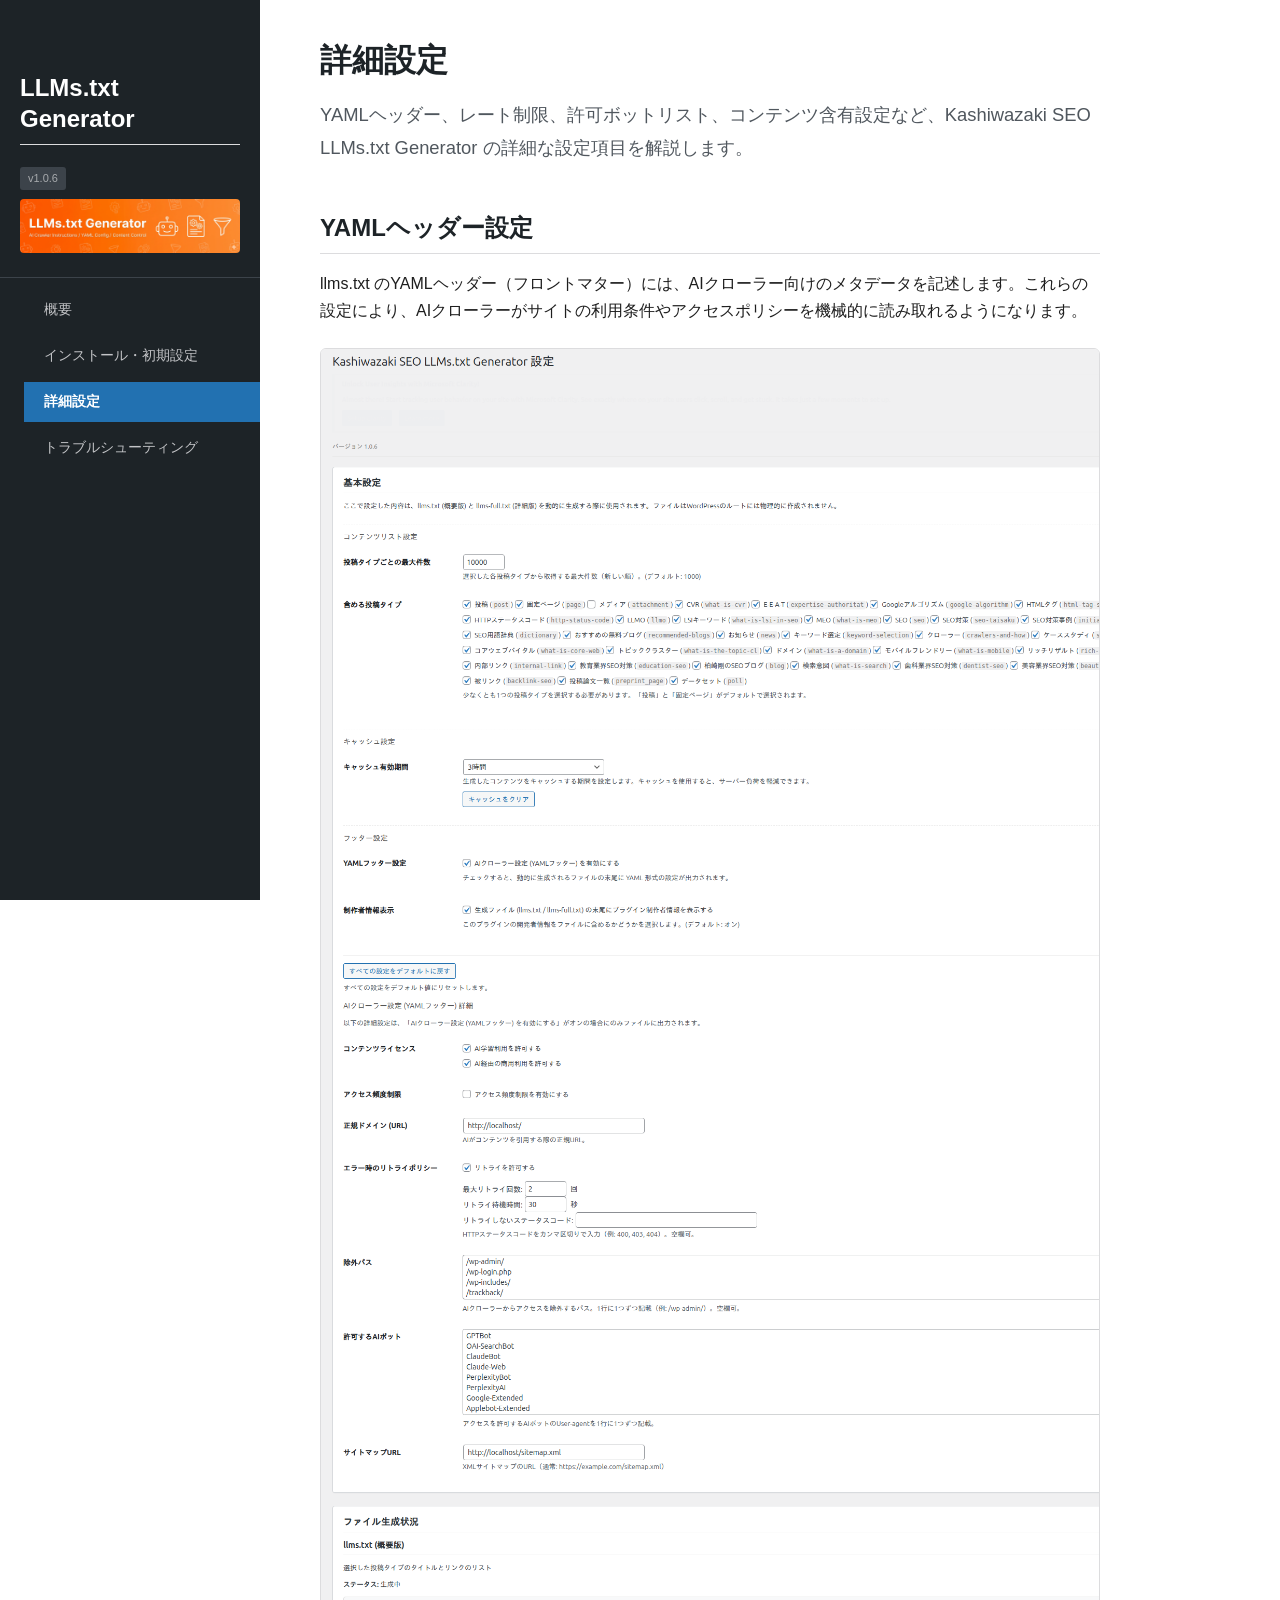
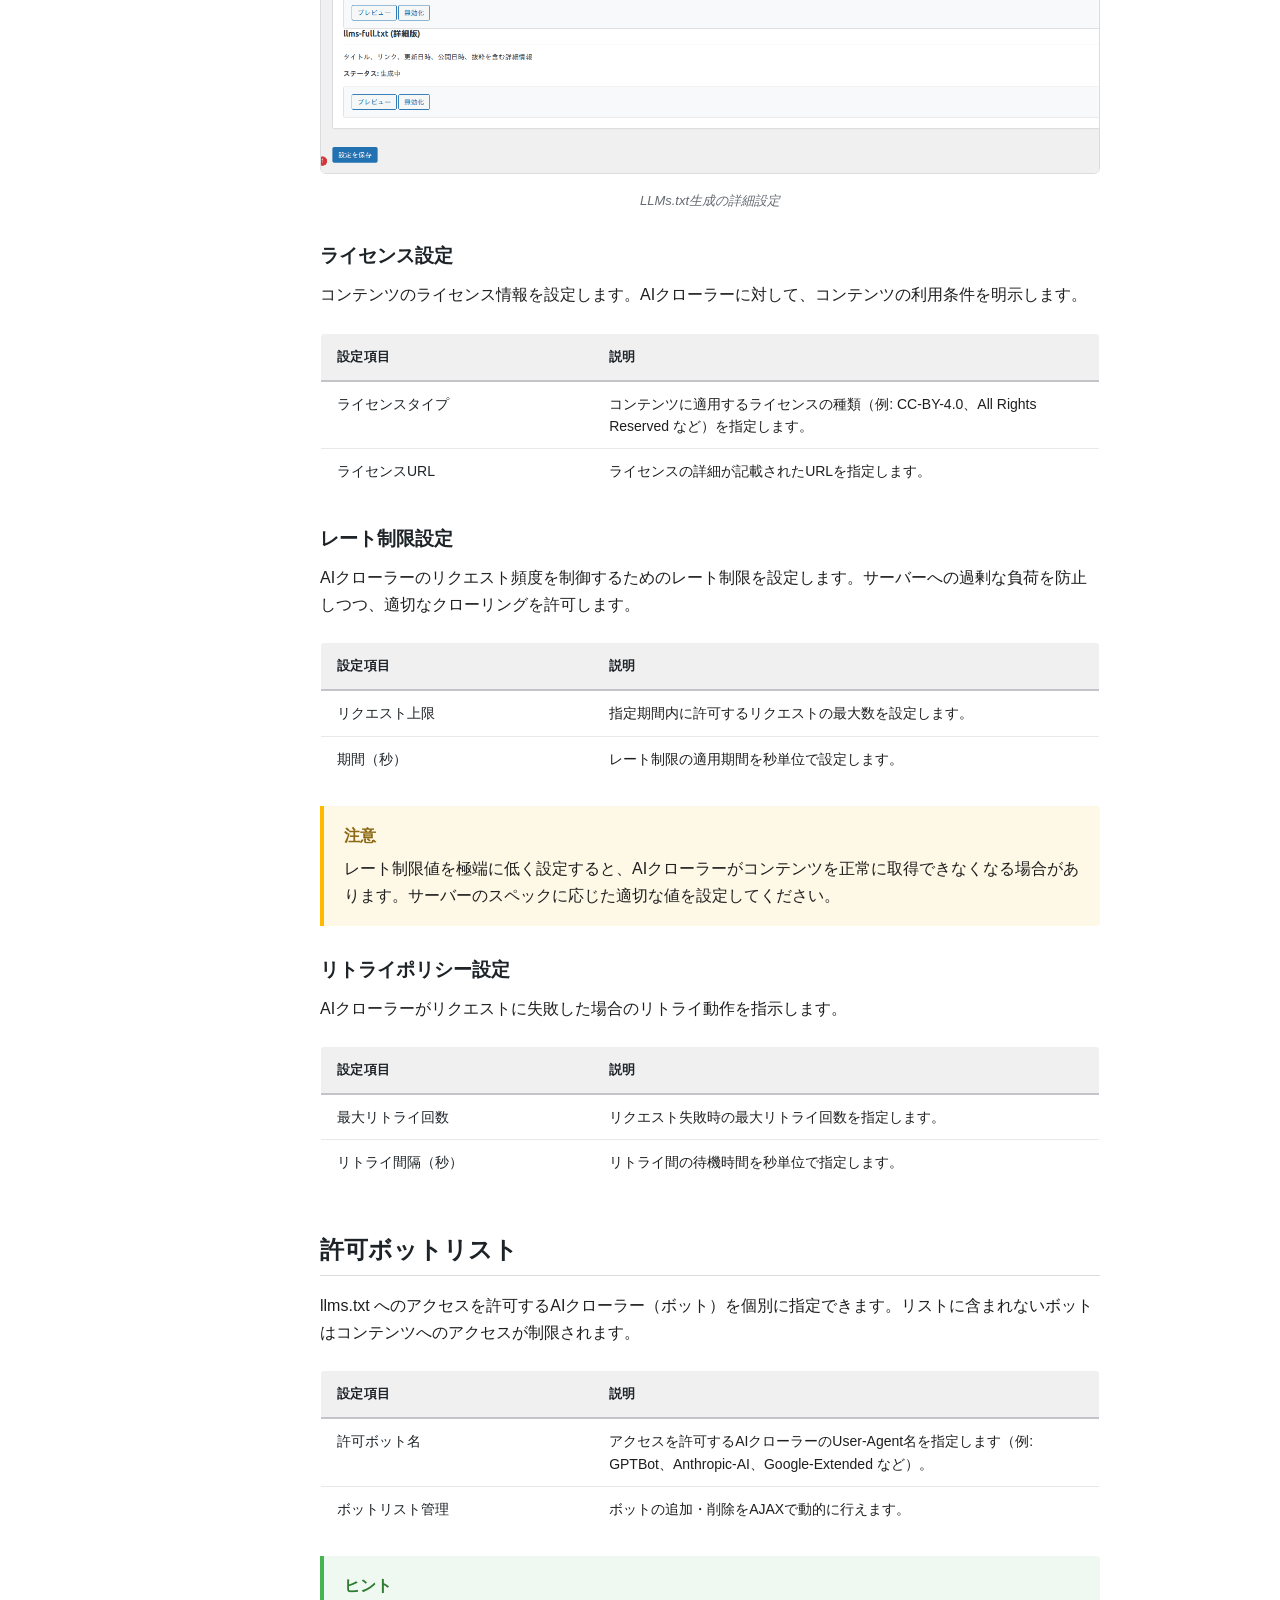
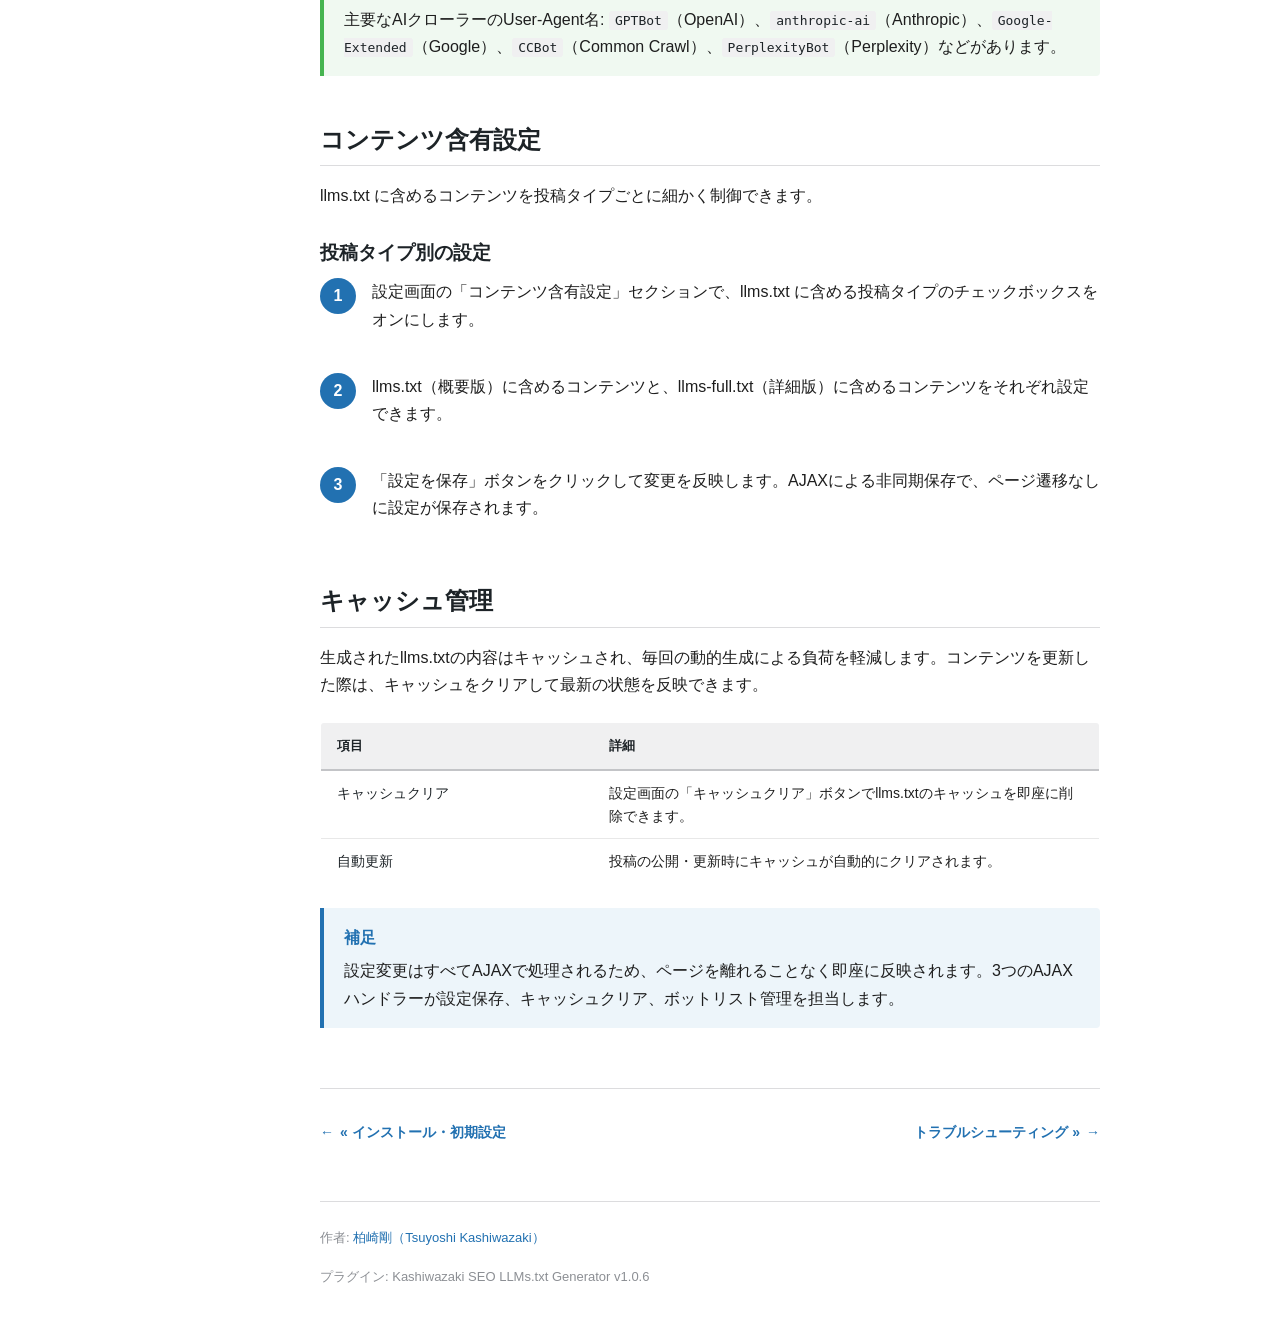
==== docs/llms-settings.html @ e43ee6e1 "Add HTML manual under docs/ Co-Authored-By: Claude Opus 4.6 (1M context) <noreply@anthropic.com>" ====
<!DOCTYPE html>
<html lang="ja">
<head>
    <meta charset="UTF-8">
    <meta name="viewport" content="width=device-width, initial-scale=1.0">
    <title>詳細設定 - Kashiwazaki SEO LLMs.txt Generator マニュアル</title>
    <link rel="stylesheet" href="css/style.css?v=1">
</head>
<body>
<button class="hamburger-btn" aria-label="メニュー">&#9776;</button>

<nav class="sidebar">
    <div class="sidebar-header">
        <h2 style="color:#fff;">LLMs.txt Generator</h2>
        <span class="version">v1.0.6</span>
        <img src="images/main-visual.png" alt="" style="width:100%;border-radius:4px;margin-top:8px;">
    </div>
    <ul>
        <li><a href="index.html">概要</a></li>
        <li><a href="setup.html">インストール・初期設定</a></li>
        <li class="active"><a href="llms-settings.html">詳細設定</a></li>
        <li><a href="troubleshooting.html">トラブルシューティング</a></li>
    </ul>
</nav>

<main class="content">
    <h1>詳細設定</h1>
    <p class="lead">YAMLヘッダー、レート制限、許可ボットリスト、コンテンツ含有設定など、Kashiwazaki SEO LLMs.txt Generator の詳細な設定項目を解説します。</p>

    <h2>YAMLヘッダー設定</h2>

    <p>llms.txt のYAMLヘッダー（フロントマター）には、AIクローラー向けのメタデータを記述します。これらの設定により、AIクローラーがサイトの利用条件やアクセスポリシーを機械的に読み取れるようになります。</p>

    <figure class="screenshot">
        <img src="images/screenshots/02-llmstxt-detail.png" alt="LLMs.txt設定" class="lightbox-trigger">
        <figcaption>LLMs.txt生成の詳細設定</figcaption>
    </figure>

    <h3>ライセンス設定</h3>
    <p>コンテンツのライセンス情報を設定します。AIクローラーに対して、コンテンツの利用条件を明示します。</p>

    <table>
        <thead>
            <tr>
                <th style="width:35%;">設定項目</th>
                <th>説明</th>
            </tr>
        </thead>
        <tbody>
            <tr>
                <td>ライセンスタイプ</td>
                <td>コンテンツに適用するライセンスの種類（例: CC-BY-4.0、All Rights Reserved など）を指定します。</td>
            </tr>
            <tr>
                <td>ライセンスURL</td>
                <td>ライセンスの詳細が記載されたURLを指定します。</td>
            </tr>
        </tbody>
    </table>

    <h3>レート制限設定</h3>
    <p>AIクローラーのリクエスト頻度を制御するためのレート制限を設定します。サーバーへの過剰な負荷を防止しつつ、適切なクローリングを許可します。</p>

    <table>
        <thead>
            <tr>
                <th style="width:35%;">設定項目</th>
                <th>説明</th>
            </tr>
        </thead>
        <tbody>
            <tr>
                <td>リクエスト上限</td>
                <td>指定期間内に許可するリクエストの最大数を設定します。</td>
            </tr>
            <tr>
                <td>期間（秒）</td>
                <td>レート制限の適用期間を秒単位で設定します。</td>
            </tr>
        </tbody>
    </table>

    <div class="callout callout-warning">
        <div class="callout-title">注意</div>
        <p>レート制限値を極端に低く設定すると、AIクローラーがコンテンツを正常に取得できなくなる場合があります。サーバーのスペックに応じた適切な値を設定してください。</p>
    </div>

    <h3>リトライポリシー設定</h3>
    <p>AIクローラーがリクエストに失敗した場合のリトライ動作を指示します。</p>

    <table>
        <thead>
            <tr>
                <th style="width:35%;">設定項目</th>
                <th>説明</th>
            </tr>
        </thead>
        <tbody>
            <tr>
                <td>最大リトライ回数</td>
                <td>リクエスト失敗時の最大リトライ回数を指定します。</td>
            </tr>
            <tr>
                <td>リトライ間隔（秒）</td>
                <td>リトライ間の待機時間を秒単位で指定します。</td>
            </tr>
        </tbody>
    </table>

    <h2>許可ボットリスト</h2>

    <p>llms.txt へのアクセスを許可するAIクローラー（ボット）を個別に指定できます。リストに含まれないボットはコンテンツへのアクセスが制限されます。</p>

    <table>
        <thead>
            <tr>
                <th style="width:35%;">設定項目</th>
                <th>説明</th>
            </tr>
        </thead>
        <tbody>
            <tr>
                <td>許可ボット名</td>
                <td>アクセスを許可するAIクローラーのUser-Agent名を指定します（例: GPTBot、Anthropic-AI、Google-Extended など）。</td>
            </tr>
            <tr>
                <td>ボットリスト管理</td>
                <td>ボットの追加・削除をAJAXで動的に行えます。</td>
            </tr>
        </tbody>
    </table>

    <div class="callout callout-tip">
        <div class="callout-title">ヒント</div>
        <p>主要なAIクローラーのUser-Agent名: <code>GPTBot</code>（OpenAI）、<code>anthropic-ai</code>（Anthropic）、<code>Google-Extended</code>（Google）、<code>CCBot</code>（Common Crawl）、<code>PerplexityBot</code>（Perplexity）などがあります。</p>
    </div>

    <h2>コンテンツ含有設定</h2>

    <p>llms.txt に含めるコンテンツを投稿タイプごとに細かく制御できます。</p>

    <h3>投稿タイプ別の設定</h3>

    <div class="step">
        <span class="step-number">1</span>
        <div class="step-body">
            <p>設定画面の「コンテンツ含有設定」セクションで、llms.txt に含める投稿タイプのチェックボックスをオンにします。</p>
        </div>
    </div>

    <div class="step">
        <span class="step-number">2</span>
        <div class="step-body">
            <p>llms.txt（概要版）に含めるコンテンツと、llms-full.txt（詳細版）に含めるコンテンツをそれぞれ設定できます。</p>
        </div>
    </div>

    <div class="step">
        <span class="step-number">3</span>
        <div class="step-body">
            <p>「設定を保存」ボタンをクリックして変更を反映します。AJAXによる非同期保存で、ページ遷移なしに設定が保存されます。</p>
        </div>
    </div>

    <h2>キャッシュ管理</h2>

    <p>生成されたllms.txtの内容はキャッシュされ、毎回の動的生成による負荷を軽減します。コンテンツを更新した際は、キャッシュをクリアして最新の状態を反映できます。</p>

    <table>
        <thead>
            <tr>
                <th style="width:35%;">項目</th>
                <th>詳細</th>
            </tr>
        </thead>
        <tbody>
            <tr>
                <td>キャッシュクリア</td>
                <td>設定画面の「キャッシュクリア」ボタンでllms.txtのキャッシュを即座に削除できます。</td>
            </tr>
            <tr>
                <td>自動更新</td>
                <td>投稿の公開・更新時にキャッシュが自動的にクリアされます。</td>
            </tr>
        </tbody>
    </table>

    <div class="callout callout-note">
        <div class="callout-title">補足</div>
        <p>設定変更はすべてAJAXで処理されるため、ページを離れることなく即座に反映されます。3つのAJAXハンドラーが設定保存、キャッシュクリア、ボットリスト管理を担当します。</p>
    </div>

    <nav class="page-nav">
        <a href="setup.html" class="prev">&laquo; インストール・初期設定</a>
        <a href="troubleshooting.html" class="next">トラブルシューティング &raquo;</a>
    </nav>

    <footer class="manual-footer">
        <p>作者: <a href="https://www.tsuyoshikashiwazaki.jp/profile/" target="_blank" rel="noopener">柏崎剛（Tsuyoshi Kashiwazaki）</a></p>
        <p>プラグイン: Kashiwazaki SEO LLMs.txt Generator v1.0.6</p>
    </footer>
</main>

<div class="lightbox"></div>
<script src="js/manual.js?v=1"></script>
</body>
</html>
---- docs/css/style.css ----
/* ========================================
   WordPress Plugin Manual - Common Stylesheet
   ======================================== */

/* ========================================
   1. Base / Reset
   ======================================== */

*,
*::before,
*::after {
    margin: 0;
    padding: 0;
    box-sizing: border-box;
}

html {
    font-size: 16px;
    scroll-behavior: smooth;
}

body {
    font-family: -apple-system, BlinkMacSystemFont, "Segoe UI", Roboto, Oxygen,
        Ubuntu, Cantarell, "Fira Sans", "Droid Sans", "Helvetica Neue", Arial,
        sans-serif;
    color: #1e1e1e;
    background: #fff;
    line-height: 1.7;
}

img {
    max-width: 100%;
    height: auto;
}

a {
    color: #2271b1;
    text-decoration: none;
}

a:hover {
    color: #135e96;
    text-decoration: underline;
}

/* ========================================
   2. Sidebar
   ======================================== */

.sidebar {
    position: fixed;
    top: 0;
    left: 0;
    width: 260px;
    height: 100vh;
    background: #1d2327;
    color: #fff;
    overflow-y: auto;
    z-index: 100;
    padding-bottom: 40px;
}

.sidebar-header {
    padding: 24px 20px 16px;
    border-bottom: 1px solid #3c434a;
}

.sidebar-header h1 {
    font-size: 15px;
    font-weight: 600;
    line-height: 1.4;
    color: #fff;
}

.sidebar-header .version {
    display: inline-block;
    margin-top: 6px;
    font-size: 11px;
    color: #a7aaad;
    background: #3c434a;
    padding: 2px 8px;
    border-radius: 3px;
}

.sidebar ul {
    list-style: none;
    padding: 12px 0;
}

.sidebar ul li a {
    display: block;
    padding: 8px 20px;
    color: #c3c4c7;
    font-size: 14px;
    transition: background 0.15s, color 0.15s;
}

.sidebar ul li a:hover {
    background: #2c3338;
    color: #fff;
    text-decoration: none;
}

.sidebar ul li.active a {
    background: #2271b1;
    color: #fff;
    font-weight: 600;
}

.sidebar ul li.section-label {
    padding: 18px 20px 4px;
    font-size: 11px;
    font-weight: 700;
    text-transform: uppercase;
    letter-spacing: 0.06em;
    color: #8c8f94;
}

/* ========================================
   3. Main Content
   ======================================== */

.content {
    margin-left: 260px;
    max-width: 900px;
    padding: 40px 60px;
}

/* ========================================
   4. Typography
   ======================================== */

h1, h2, h3, h4, h5, h6 {
    color: #1d2327;
    font-weight: 600;
    line-height: 1.3;
}

h1 {
    font-size: 2rem;
    margin-bottom: 16px;
}

h2 {
    font-size: 1.5rem;
    margin-top: 48px;
    margin-bottom: 16px;
    padding-bottom: 10px;
    border-bottom: 1px solid #dcdcde;
}

h3 {
    font-size: 1.2rem;
    margin-top: 32px;
    margin-bottom: 12px;
}

h4 {
    font-size: 1.05rem;
    margin-top: 24px;
    margin-bottom: 8px;
}

p {
    margin-bottom: 16px;
}

.lead {
    font-size: 1.15rem;
    color: #50575e;
    line-height: 1.8;
    margin-bottom: 24px;
}

/* ========================================
   5. Steps
   ======================================== */

.step {
    display: flex;
    gap: 16px;
    margin-bottom: 24px;
    align-items: flex-start;
}

.step-number {
    flex-shrink: 0;
    width: 36px;
    height: 36px;
    background: #2271b1;
    color: #fff;
    border-radius: 50%;
    display: flex;
    align-items: center;
    justify-content: center;
    font-size: 16px;
    font-weight: 700;
    line-height: 1;
}

.step-content {
    flex: 1;
    padding-top: 4px;
}

.step-content p:last-child {
    margin-bottom: 0;
}

/* ========================================
   6. Callout Boxes
   ======================================== */

.callout {
    padding: 16px 20px;
    margin: 24px 0;
    border-left: 4px solid;
    border-radius: 0 4px 4px 0;
}

.callout-title {
    font-weight: 700;
    margin-bottom: 6px;
}

.callout p:last-child {
    margin-bottom: 0;
}

.callout-tip {
    border-left-color: #46b450;
    background: #f0f9f1;
}

.callout-tip .callout-title {
    color: #2e7d32;
}

.callout-warning {
    border-left-color: #ffb900;
    background: #fef8e7;
}

.callout-warning .callout-title {
    color: #8b6914;
}

.callout-note {
    border-left-color: #2271b1;
    background: #edf5fa;
}

.callout-note .callout-title {
    color: #2271b1;
}

/* ========================================
   7. Screenshots
   ======================================== */

.screenshot {
    margin: 24px 0;
    text-align: center;
}

.screenshot img {
    max-width: 100%;
    border: 1px solid #dcdcde;
    border-radius: 6px;
    cursor: zoom-in;
}

.screenshot figcaption,
.screenshot .caption {
    font-size: 13px;
    color: #646970;
    margin-top: 8px;
    font-style: italic;
}

/* ========================================
   8. Infographic Images
   ======================================== */

.infographic {
    margin: 32px 0;
    text-align: center;
}

.infographic img {
    max-width: 100%;
    display: inline-block;
}

.infographic figcaption,
.infographic .caption {
    font-size: 13px;
    color: #646970;
    margin-top: 8px;
}

/* ========================================
   9. Feature Cards
   ======================================== */

.feature-cards {
    display: grid;
    grid-template-columns: repeat(3, 1fr);
    gap: 20px;
    margin: 24px 0;
}

.feature-card {
    background: #f6f7f7;
    border-radius: 6px;
    padding: 24px 20px;
    text-align: center;
}

.feature-card h4 {
    margin-top: 0;
    margin-bottom: 8px;
}

.feature-card p {
    font-size: 14px;
    color: #50575e;
    margin-bottom: 0;
}

.feature-card .icon {
    font-size: 28px;
    margin-bottom: 12px;
    display: block;
}

/* ========================================
   10. Tables (widefat style)
   ======================================== */

table,
table.widefat {
    width: 100%;
    border-collapse: collapse;
    margin: 24px 0;
    font-size: 14px;
    border: 1px solid #dcdcde;
    border-radius: 4px;
    overflow: hidden;
}

table thead th,
table.widefat thead th {
    background: #f0f0f1;
    text-align: left;
    padding: 12px 16px;
    font-weight: 600;
    font-size: 13px;
    color: #1d2327;
    border-bottom: 2px solid #c3c4c7;
    letter-spacing: 0.02em;
}

table tbody td,
table.widefat tbody td {
    padding: 11px 16px;
    border-bottom: 1px solid #e8e8e8;
    vertical-align: top;
    line-height: 1.6;
}

table tbody tr:hover,
table.widefat tbody tr:hover {
    background: #f6f7f7;
}

table tbody tr:last-child td,
table.widefat tbody tr:last-child td {
    border-bottom: none;
}

table tbody td:first-child {
    font-weight: 500;
    color: #1d2327;
}

/* ========================================
   11. HTTP Status Color Coding
   ======================================== */

.http-2xx {
    color: #00a32a;
    font-weight: 600;
}

.http-3xx {
    color: #2271b1;
    font-weight: 600;
}

.http-4xx {
    color: #dba617;
    font-weight: 600;
}

.http-5xx {
    color: #d63638;
    font-weight: 600;
}

/* ========================================
   12. Status Badges
   ======================================== */

.status-badge {
    display: inline-block;
    padding: 2px 10px;
    border-radius: 12px;
    font-size: 12px;
    font-weight: 600;
    line-height: 1.6;
    white-space: nowrap;
}

.status-ok {
    background: #edfaef;
    color: #00a32a;
}

.status-warning {
    background: #fef8e7;
    color: #996800;
}

.status-error {
    background: #fcf0f1;
    color: #d63638;
}

/* ========================================
   13. Lightbox Overlay
   ======================================== */

.lightbox {
    display: none;
    position: fixed;
    inset: 0;
    z-index: 9999;
    background: rgba(0, 0, 0, 0.85);
    align-items: center;
    justify-content: center;
    cursor: zoom-out;
}

.lightbox.active {
    display: flex;
}

.lightbox img {
    max-width: 90vw;
    max-height: 90vh;
    border-radius: 4px;
    box-shadow: 0 4px 30px rgba(0, 0, 0, 0.4);
}

.lightbox-close {
    position: absolute;
    top: 20px;
    right: 28px;
    background: none;
    border: none;
    color: #fff;
    font-size: 36px;
    cursor: pointer;
    line-height: 1;
    opacity: 0.8;
    transition: opacity 0.15s;
}

.lightbox-close:hover {
    opacity: 1;
}

/* ========================================
   14. Page Navigation
   ======================================== */

.page-nav {
    display: flex;
    justify-content: space-between;
    margin-top: 60px;
    padding-top: 24px;
    border-top: 1px solid #dcdcde;
}

.page-nav a {
    display: inline-flex;
    align-items: center;
    gap: 6px;
    font-size: 14px;
    font-weight: 600;
    color: #2271b1;
    padding: 8px 0;
}

.page-nav a:hover {
    color: #135e96;
    text-decoration: none;
}

.page-nav .prev::before {
    content: "\2190";
}

.page-nav .next::after {
    content: "\2192";
}

/* ========================================
   15. Manual Footer
   ======================================== */

.manual-footer {
    margin-top: 48px;
    padding: 24px 0 0;
    border-top: 1px solid #dcdcde;
    font-size: 13px;
    color: #8c8f94;
    line-height: 1.8;
}

.manual-footer a {
    color: #2271b1;
}

.manual-footer a:hover {
    color: #135e96;
}

/* ========================================
   16. Code Blocks
   ======================================== */

code {
    background: #f0f0f1;
    padding: 2px 6px;
    border-radius: 3px;
    font-size: 13px;
    font-family: Menlo, Consolas, "DejaVu Sans Mono", monospace;
    color: #1d2327;
}

pre {
    background: #2c3338;
    color: #e4e6e8;
    padding: 20px 24px;
    border-radius: 6px;
    overflow-x: auto;
    margin: 24px 0;
    font-size: 13px;
    line-height: 1.6;
}

pre code {
    background: none;
    padding: 0;
    border-radius: 0;
    color: inherit;
    font-size: inherit;
}

/* ========================================
   17. Lists
   ======================================== */

ul, ol {
    margin: 0 0 16px 24px;
}

li {
    margin-bottom: 6px;
}

/* ========================================
   18. Hamburger Menu Button
   ======================================== */

.hamburger-btn {
    display: none;
    position: fixed;
    top: 12px;
    left: 12px;
    z-index: 200;
    background: #1d2327;
    border: none;
    color: #fff;
    width: 40px;
    height: 40px;
    border-radius: 4px;
    cursor: pointer;
    font-size: 22px;
    align-items: center;
    justify-content: center;
    line-height: 1;
}

/* ========================================
   19. Responsive (max-width: 768px)
   ======================================== */

@media (max-width: 768px) {
    .sidebar {
        transform: translateX(-100%);
        transition: transform 0.25s ease;
    }

    .sidebar.open {
        transform: translateX(0);
    }

    .content {
        margin-left: 0;
        padding: 60px 20px 40px;
    }

    .hamburger-btn {
        display: flex;
    }

    .feature-cards {
        grid-template-columns: 1fr;
    }

    .page-nav {
        flex-direction: column;
        gap: 12px;
    }

    table.widefat {
        font-size: 13px;
    }

    table.widefat thead th,
    table.widefat tbody td {
        padding: 8px 10px;
    }

    h1 {
        font-size: 1.6rem;
    }

    h2 {
        font-size: 1.3rem;
    }
}
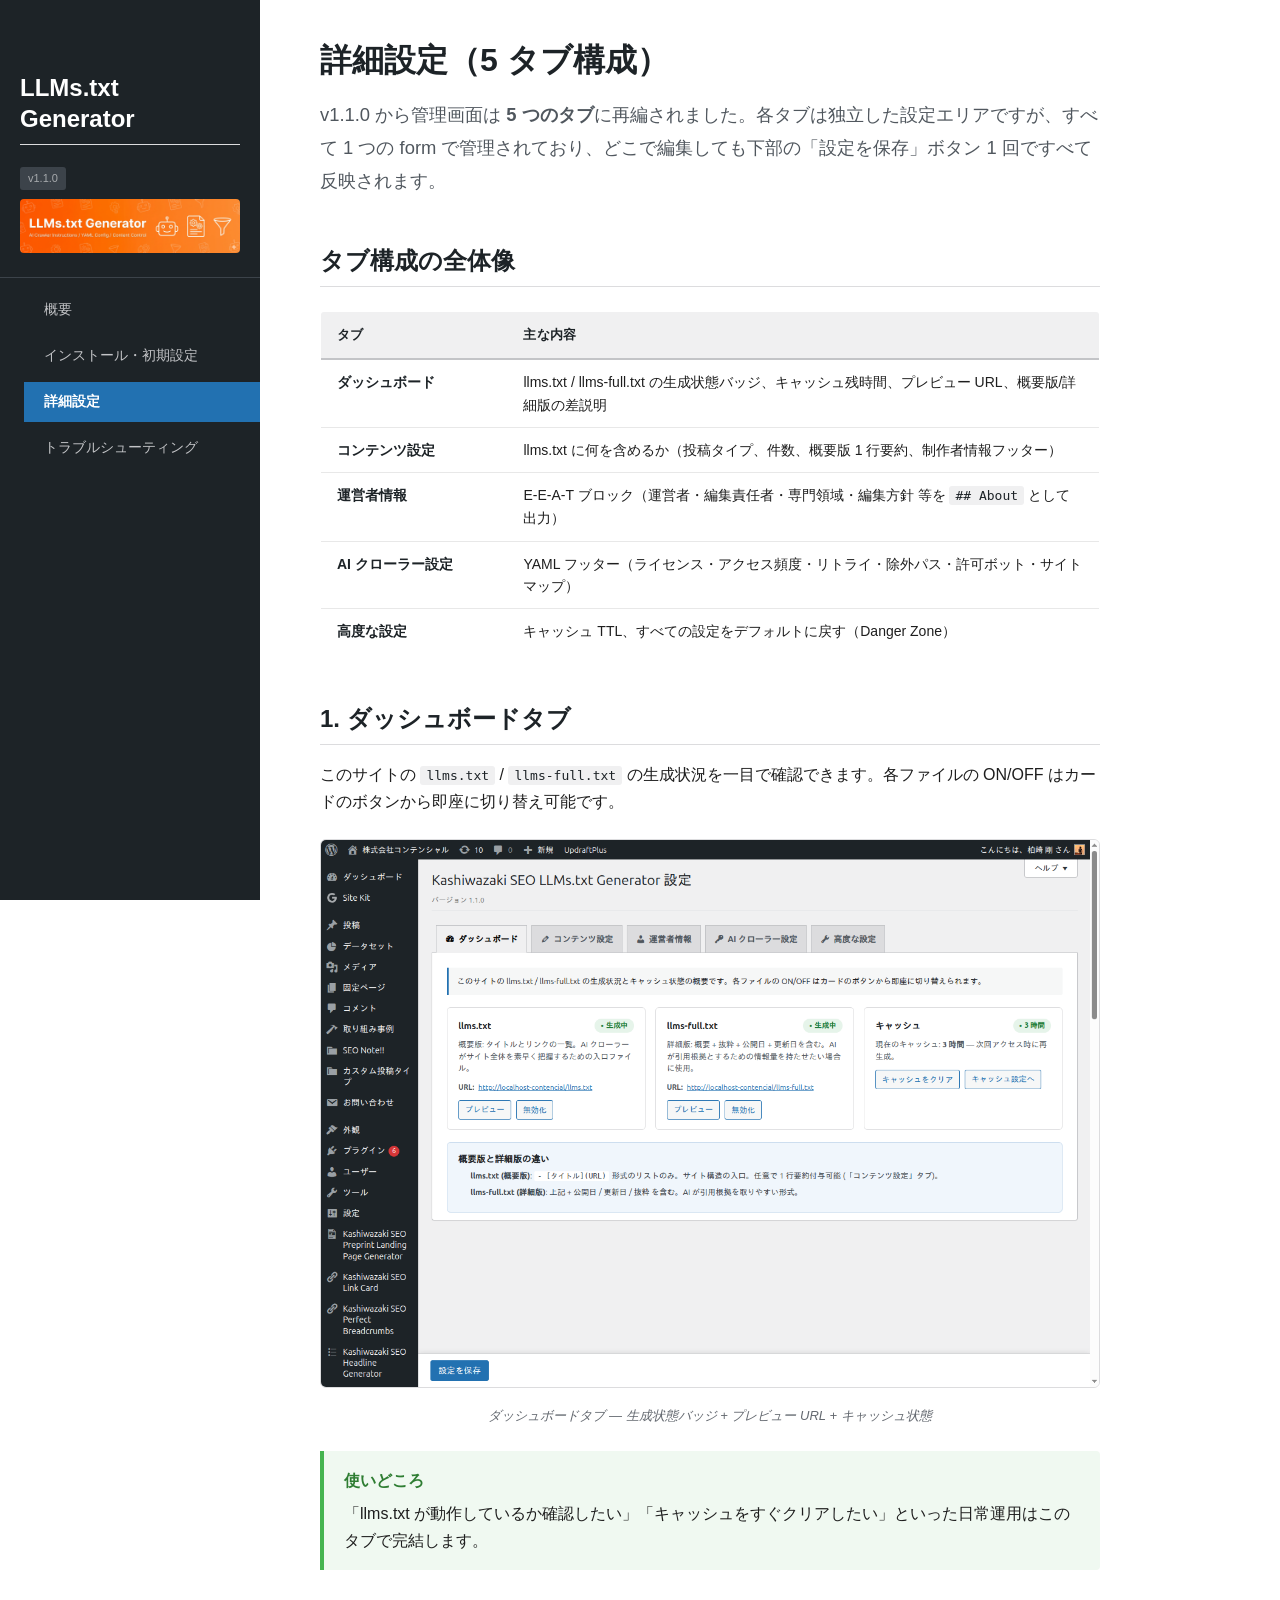
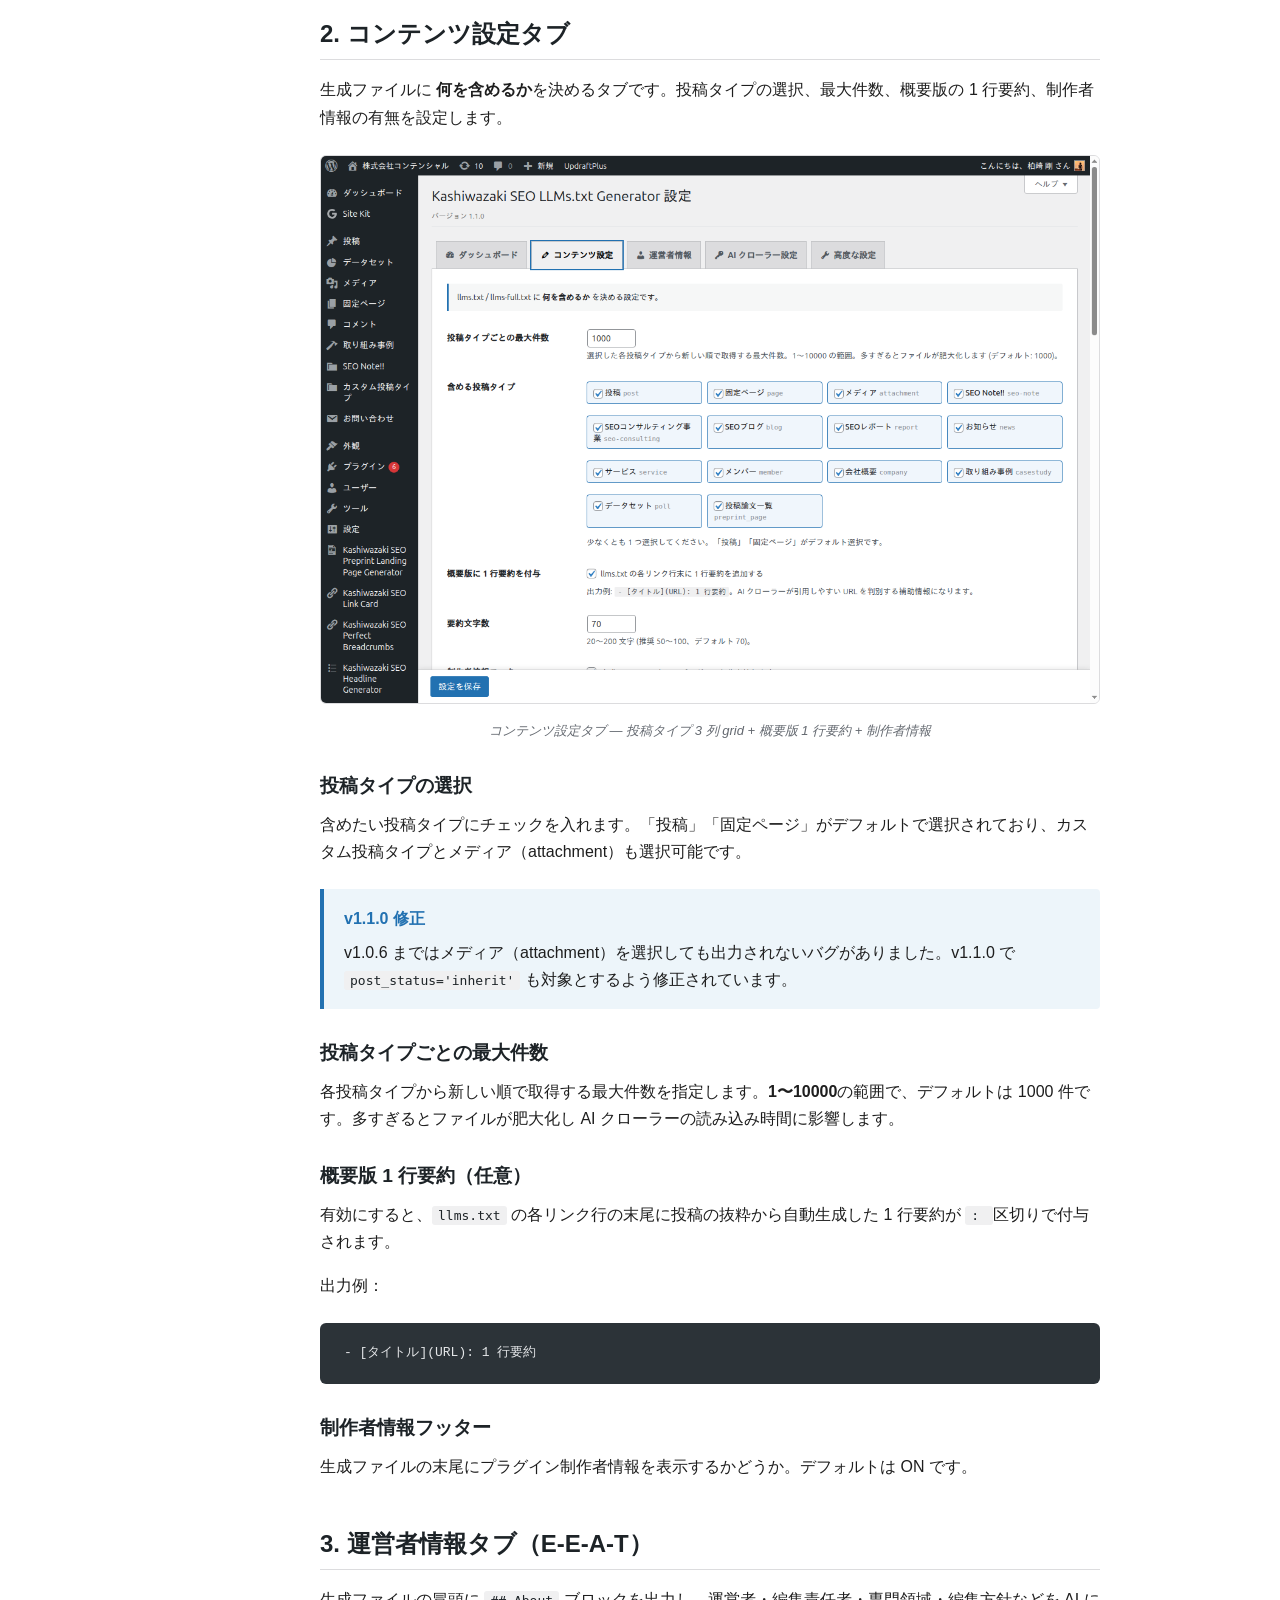
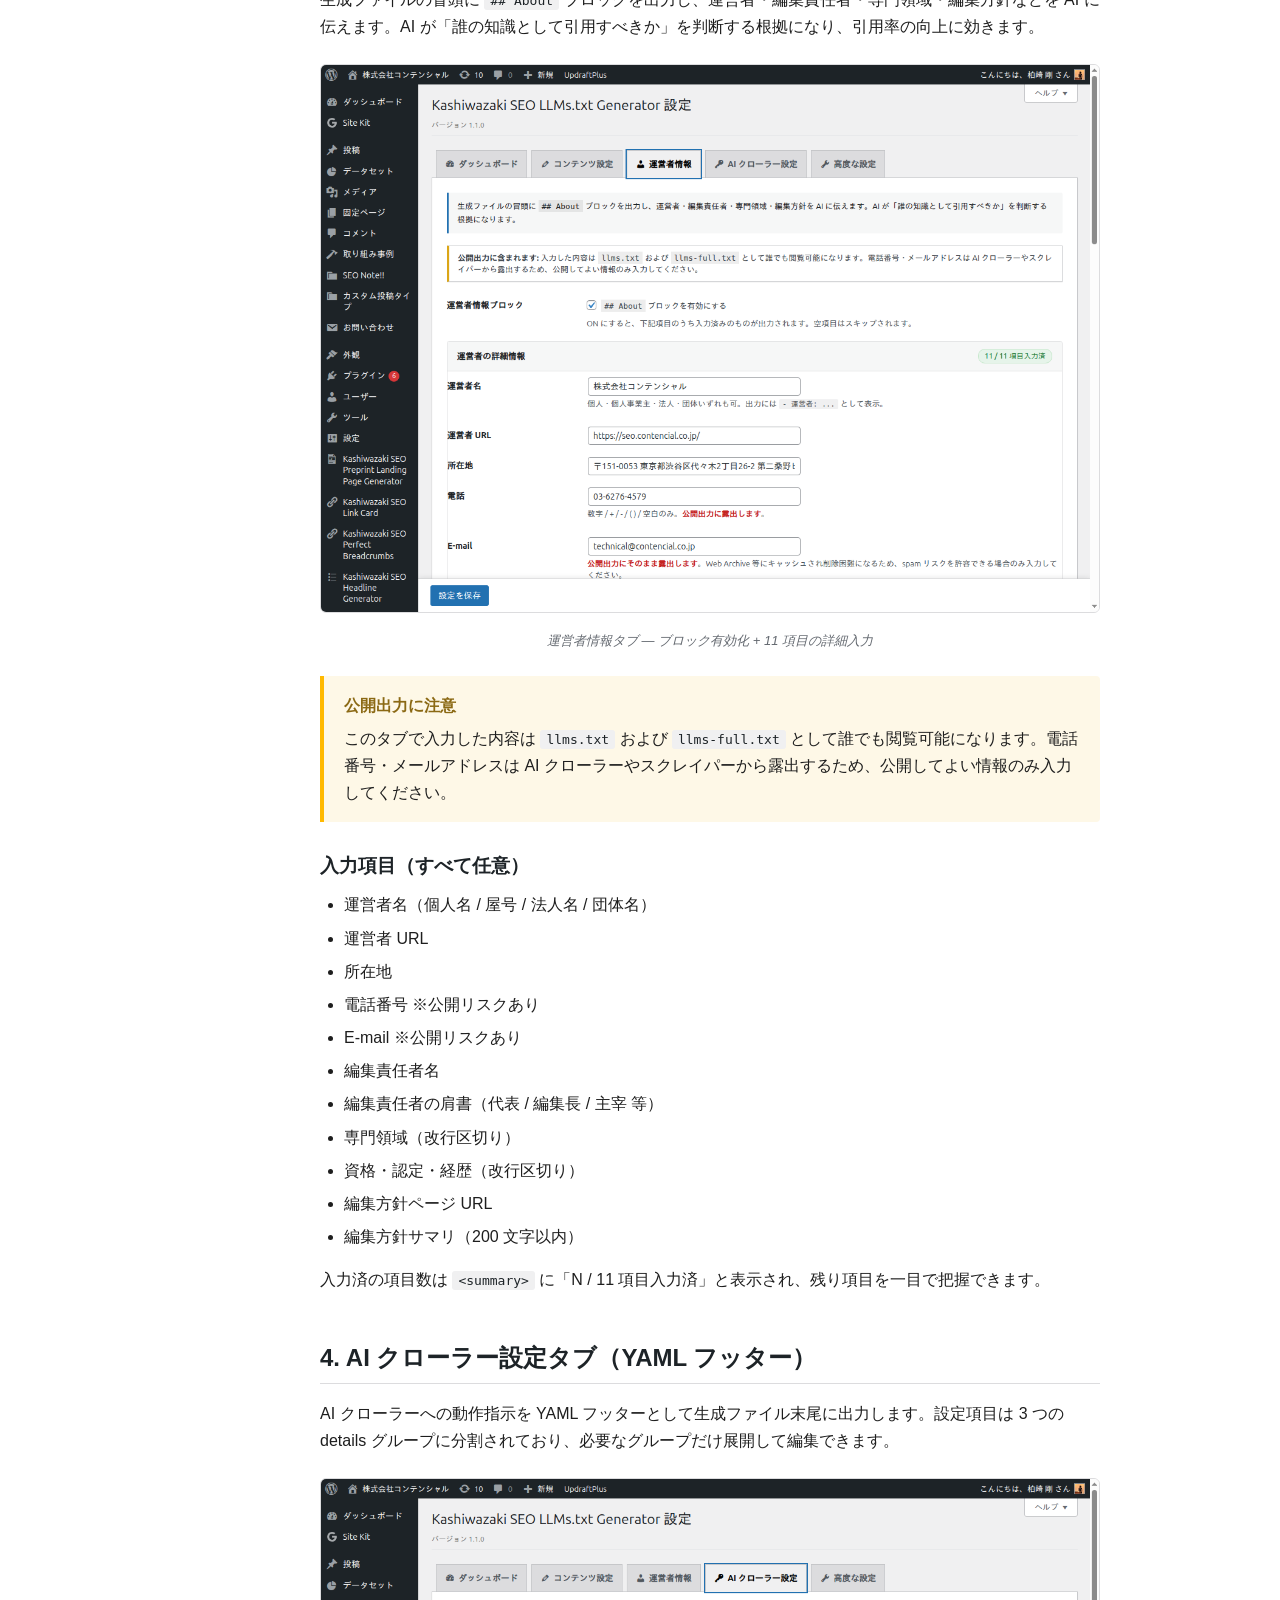
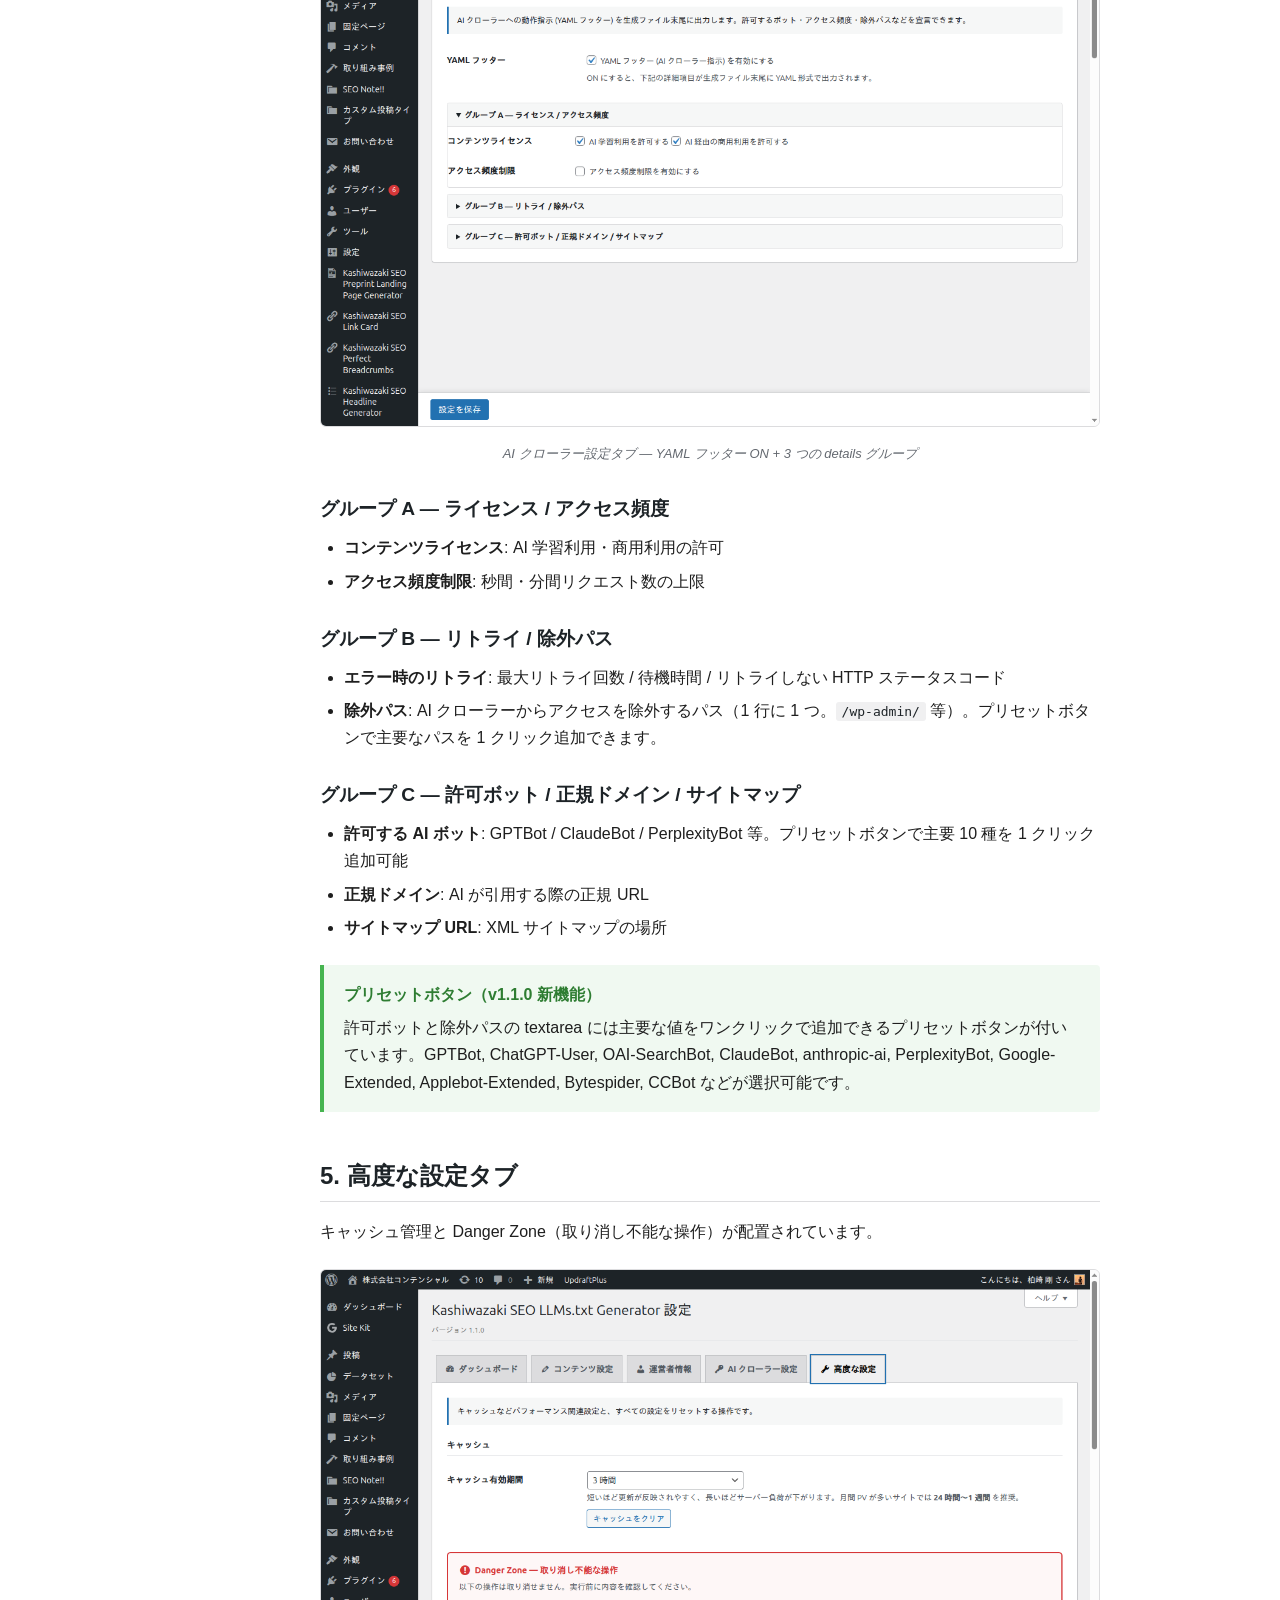
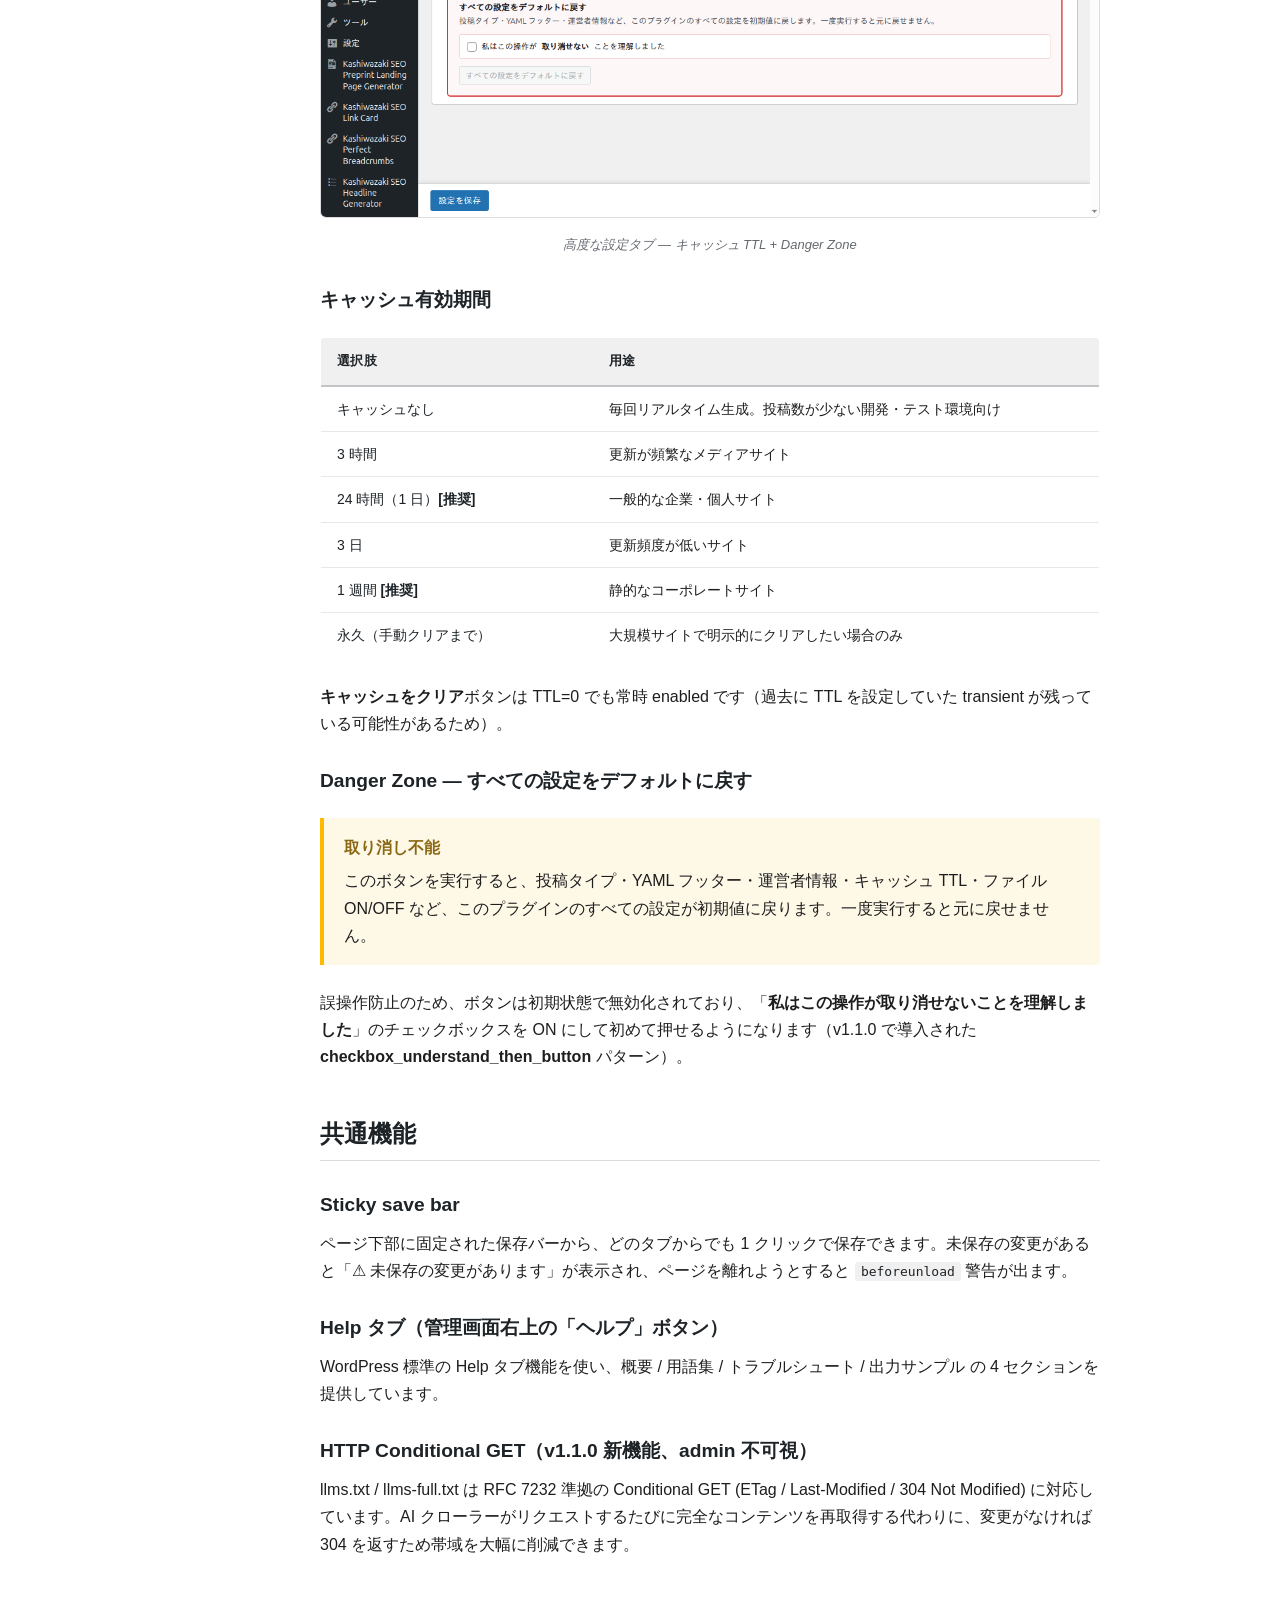
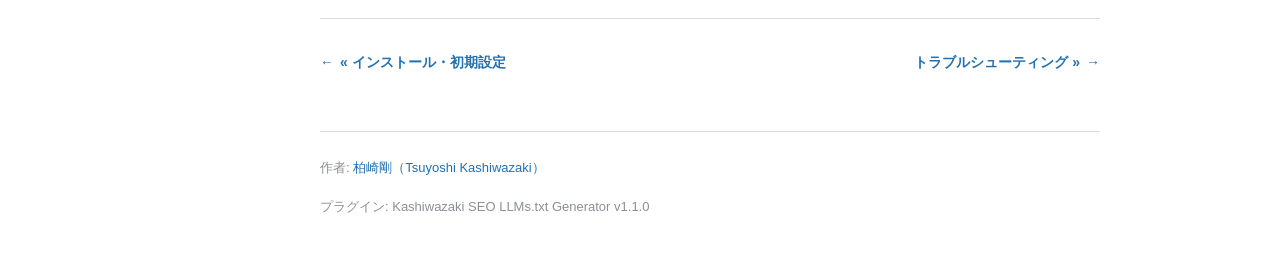
==== commit 828fdb19: "Update to v1.1.0 - 管理画面を 5 タブ構成に再編 (ダッシュボード/コンテンツ設定/運営者情報/AI クローラー設定/高度な設定) - 運営者情報 (E-E-A-T) ブロックを生" ====
--- a/docs/llms-settings.html
+++ b/docs/llms-settings.html
@@ -4,7 +4,7 @@
     <meta charset="UTF-8">
     <meta name="viewport" content="width=device-width, initial-scale=1.0">
     <title>詳細設定 - Kashiwazaki SEO LLMs.txt Generator マニュアル</title>
-    <link rel="stylesheet" href="css/style.css?v=1">
+    <link rel="stylesheet" href="css/style.css?v=2">
 </head>
 <body>
 <button class="hamburger-btn" aria-label="メニュー">&#9776;</button>
@@ -12,7 +12,7 @@
 <nav class="sidebar">
     <div class="sidebar-header">
         <h2 style="color:#fff;">LLMs.txt Generator</h2>
-        <span class="version">v1.0.6</span>
+        <span class="version">v1.1.0</span>
         <img src="images/main-visual.png" alt="" style="width:100%;border-radius:4px;margin-top:8px;">
     </div>
     <ul>
@@ -24,171 +24,215 @@
 </nav>
 
 <main class="content">
-    <h1>詳細設定</h1>
-    <p class="lead">YAMLヘッダー、レート制限、許可ボットリスト、コンテンツ含有設定など、Kashiwazaki SEO LLMs.txt Generator の詳細な設定項目を解説します。</p>
-
-    <h2>YAMLヘッダー設定</h2>
-
-    <p>llms.txt のYAMLヘッダー（フロントマター）には、AIクローラー向けのメタデータを記述します。これらの設定により、AIクローラーがサイトの利用条件やアクセスポリシーを機械的に読み取れるようになります。</p>
-
-    <figure class="screenshot">
-        <img src="images/screenshots/02-llmstxt-detail.png" alt="LLMs.txt設定" class="lightbox-trigger">
-        <figcaption>LLMs.txt生成の詳細設定</figcaption>
-    </figure>
-
-    <h3>ライセンス設定</h3>
-    <p>コンテンツのライセンス情報を設定します。AIクローラーに対して、コンテンツの利用条件を明示します。</p>
+    <h1>詳細設定（5 タブ構成）</h1>
+    <p class="lead">v1.1.0 から管理画面は <strong>5 つのタブ</strong>に再編されました。各タブは独立した設定エリアですが、すべて 1 つの form で管理されており、どこで編集しても下部の「設定を保存」ボタン 1 回ですべて反映されます。</p>
+
+    <h2>タブ構成の全体像</h2>
 
     <table>
         <thead>
             <tr>
-                <th style="width:35%;">設定項目</th>
-                <th>説明</th>
+                <th style="width:24%;">タブ</th>
+                <th>主な内容</th>
             </tr>
         </thead>
         <tbody>
             <tr>
-                <td>ライセンスタイプ</td>
-                <td>コンテンツに適用するライセンスの種類（例: CC-BY-4.0、All Rights Reserved など）を指定します。</td>
-            </tr>
-            <tr>
-                <td>ライセンスURL</td>
-                <td>ライセンスの詳細が記載されたURLを指定します。</td>
+                <td><strong>ダッシュボード</strong></td>
+                <td>llms.txt / llms-full.txt の生成状態バッジ、キャッシュ残時間、プレビュー URL、概要版/詳細版の差説明</td>
+            </tr>
+            <tr>
+                <td><strong>コンテンツ設定</strong></td>
+                <td>llms.txt に何を含めるか（投稿タイプ、件数、概要版 1 行要約、制作者情報フッター）</td>
+            </tr>
+            <tr>
+                <td><strong>運営者情報</strong></td>
+                <td>E-E-A-T ブロック（運営者・編集責任者・専門領域・編集方針 等を <code>## About</code> として出力）</td>
+            </tr>
+            <tr>
+                <td><strong>AI クローラー設定</strong></td>
+                <td>YAML フッター（ライセンス・アクセス頻度・リトライ・除外パス・許可ボット・サイトマップ）</td>
+            </tr>
+            <tr>
+                <td><strong>高度な設定</strong></td>
+                <td>キャッシュ TTL、すべての設定をデフォルトに戻す（Danger Zone）</td>
             </tr>
         </tbody>
     </table>
 
-    <h3>レート制限設定</h3>
-    <p>AIクローラーのリクエスト頻度を制御するためのレート制限を設定します。サーバーへの過剰な負荷を防止しつつ、適切なクローリングを許可します。</p>
+    <h2>1. ダッシュボードタブ</h2>
+
+    <p>このサイトの <code>llms.txt</code> / <code>llms-full.txt</code> の生成状況を一目で確認できます。各ファイルの ON/OFF はカードのボタンから即座に切り替え可能です。</p>
+
+    <figure class="screenshot">
+        <img src="images/screenshots/03-tab-dashboard.png" alt="ダッシュボードタブ" class="lightbox-trigger">
+        <figcaption>ダッシュボードタブ — 生成状態バッジ + プレビュー URL + キャッシュ状態</figcaption>
+    </figure>
+
+    <div class="callout callout-tip">
+        <div class="callout-title">使いどころ</div>
+        <p>「llms.txt が動作しているか確認したい」「キャッシュをすぐクリアしたい」といった日常運用はこのタブで完結します。</p>
+    </div>
+
+    <h2>2. コンテンツ設定タブ</h2>
+
+    <p>生成ファイルに <strong>何を含めるか</strong>を決めるタブです。投稿タイプの選択、最大件数、概要版の 1 行要約、制作者情報の有無を設定します。</p>
+
+    <figure class="screenshot">
+        <img src="images/screenshots/04-tab-content.png" alt="コンテンツ設定タブ" class="lightbox-trigger">
+        <figcaption>コンテンツ設定タブ — 投稿タイプ 3 列 grid + 概要版 1 行要約 + 制作者情報</figcaption>
+    </figure>
+
+    <h3>投稿タイプの選択</h3>
+    <p>含めたい投稿タイプにチェックを入れます。「投稿」「固定ページ」がデフォルトで選択されており、カスタム投稿タイプとメディア（attachment）も選択可能です。</p>
+
+    <div class="callout callout-note">
+        <div class="callout-title">v1.1.0 修正</div>
+        <p>v1.0.6 まではメディア（attachment）を選択しても出力されないバグがありました。v1.1.0 で <code>post_status='inherit'</code> も対象とするよう修正されています。</p>
+    </div>
+
+    <h3>投稿タイプごとの最大件数</h3>
+    <p>各投稿タイプから新しい順で取得する最大件数を指定します。<strong>1〜10000</strong>の範囲で、デフォルトは 1000 件です。多すぎるとファイルが肥大化し AI クローラーの読み込み時間に影響します。</p>
+
+    <h3>概要版 1 行要約（任意）</h3>
+    <p>有効にすると、<code>llms.txt</code> の各リンク行の末尾に投稿の抜粋から自動生成した 1 行要約が <code>: </code> 区切りで付与されます。</p>
+    <p>出力例：</p>
+    <pre>- [タイトル](URL): 1 行要約</pre>
+
+    <h3>制作者情報フッター</h3>
+    <p>生成ファイルの末尾にプラグイン制作者情報を表示するかどうか。デフォルトは ON です。</p>
+
+    <h2>3. 運営者情報タブ（E-E-A-T）</h2>
+
+    <p>生成ファイルの冒頭に <code>## About</code> ブロックを出力し、運営者・編集責任者・専門領域・編集方針などを AI に伝えます。AI が「誰の知識として引用すべきか」を判断する根拠になり、引用率の向上に効きます。</p>
+
+    <figure class="screenshot">
+        <img src="images/screenshots/05-tab-eeat.png" alt="運営者情報タブ" class="lightbox-trigger">
+        <figcaption>運営者情報タブ — ブロック有効化 + 11 項目の詳細入力</figcaption>
+    </figure>
+
+    <div class="callout callout-warning">
+        <div class="callout-title">公開出力に注意</div>
+        <p>このタブで入力した内容は <code>llms.txt</code> および <code>llms-full.txt</code> として誰でも閲覧可能になります。電話番号・メールアドレスは AI クローラーやスクレイパーから露出するため、公開してよい情報のみ入力してください。</p>
+    </div>
+
+    <h3>入力項目（すべて任意）</h3>
+    <ul>
+        <li>運営者名（個人名 / 屋号 / 法人名 / 団体名）</li>
+        <li>運営者 URL</li>
+        <li>所在地</li>
+        <li>電話番号 ※公開リスクあり</li>
+        <li>E-mail ※公開リスクあり</li>
+        <li>編集責任者名</li>
+        <li>編集責任者の肩書（代表 / 編集長 / 主宰 等）</li>
+        <li>専門領域（改行区切り）</li>
+        <li>資格・認定・経歴（改行区切り）</li>
+        <li>編集方針ページ URL</li>
+        <li>編集方針サマリ（200 文字以内）</li>
+    </ul>
+
+    <p>入力済の項目数は <code>&lt;summary&gt;</code> に「N / 11 項目入力済」と表示され、残り項目を一目で把握できます。</p>
+
+    <h2>4. AI クローラー設定タブ（YAML フッター）</h2>
+
+    <p>AI クローラーへの動作指示を YAML フッターとして生成ファイル末尾に出力します。設定項目は 3 つの details グループに分割されており、必要なグループだけ展開して編集できます。</p>
+
+    <figure class="screenshot">
+        <img src="images/screenshots/06-tab-crawler.png" alt="AI クローラー設定タブ" class="lightbox-trigger">
+        <figcaption>AI クローラー設定タブ — YAML フッター ON + 3 つの details グループ</figcaption>
+    </figure>
+
+    <h3>グループ A — ライセンス / アクセス頻度</h3>
+    <ul>
+        <li><strong>コンテンツライセンス</strong>: AI 学習利用・商用利用の許可</li>
+        <li><strong>アクセス頻度制限</strong>: 秒間・分間リクエスト数の上限</li>
+    </ul>
+
+    <h3>グループ B — リトライ / 除外パス</h3>
+    <ul>
+        <li><strong>エラー時のリトライ</strong>: 最大リトライ回数 / 待機時間 / リトライしない HTTP ステータスコード</li>
+        <li><strong>除外パス</strong>: AI クローラーからアクセスを除外するパス（1 行に 1 つ。<code>/wp-admin/</code> 等）。プリセットボタンで主要なパスを 1 クリック追加できます。</li>
+    </ul>
+
+    <h3>グループ C — 許可ボット / 正規ドメイン / サイトマップ</h3>
+    <ul>
+        <li><strong>許可する AI ボット</strong>: GPTBot / ClaudeBot / PerplexityBot 等。プリセットボタンで主要 10 種を 1 クリック追加可能</li>
+        <li><strong>正規ドメイン</strong>: AI が引用する際の正規 URL</li>
+        <li><strong>サイトマップ URL</strong>: XML サイトマップの場所</li>
+    </ul>
+
+    <div class="callout callout-tip">
+        <div class="callout-title">プリセットボタン（v1.1.0 新機能）</div>
+        <p>許可ボットと除外パスの textarea には主要な値をワンクリックで追加できるプリセットボタンが付いています。GPTBot, ChatGPT-User, OAI-SearchBot, ClaudeBot, anthropic-ai, PerplexityBot, Google-Extended, Applebot-Extended, Bytespider, CCBot などが選択可能です。</p>
+    </div>
+
+    <h2>5. 高度な設定タブ</h2>
+
+    <p>キャッシュ管理と Danger Zone（取り消し不能な操作）が配置されています。</p>
+
+    <figure class="screenshot">
+        <img src="images/screenshots/07-tab-advanced.png" alt="高度な設定タブ" class="lightbox-trigger">
+        <figcaption>高度な設定タブ — キャッシュ TTL + Danger Zone</figcaption>
+    </figure>
+
+    <h3>キャッシュ有効期間</h3>
 
     <table>
         <thead>
             <tr>
-                <th style="width:35%;">設定項目</th>
-                <th>説明</th>
+                <th style="width:35%;">選択肢</th>
+                <th>用途</th>
             </tr>
         </thead>
         <tbody>
             <tr>
-                <td>リクエスト上限</td>
-                <td>指定期間内に許可するリクエストの最大数を設定します。</td>
-            </tr>
-            <tr>
-                <td>期間（秒）</td>
-                <td>レート制限の適用期間を秒単位で設定します。</td>
+                <td>キャッシュなし</td>
+                <td>毎回リアルタイム生成。投稿数が少ない開発・テスト環境向け</td>
+            </tr>
+            <tr>
+                <td>3 時間</td>
+                <td>更新が頻繁なメディアサイト</td>
+            </tr>
+            <tr>
+                <td>24 時間（1 日）<strong>[推奨]</strong></td>
+                <td>一般的な企業・個人サイト</td>
+            </tr>
+            <tr>
+                <td>3 日</td>
+                <td>更新頻度が低いサイト</td>
+            </tr>
+            <tr>
+                <td>1 週間 <strong>[推奨]</strong></td>
+                <td>静的なコーポレートサイト</td>
+            </tr>
+            <tr>
+                <td>永久（手動クリアまで）</td>
+                <td>大規模サイトで明示的にクリアしたい場合のみ</td>
             </tr>
         </tbody>
     </table>
 
+    <p><strong>キャッシュをクリア</strong>ボタンは TTL=0 でも常時 enabled です（過去に TTL を設定していた transient が残っている可能性があるため）。</p>
+
+    <h3>Danger Zone — すべての設定をデフォルトに戻す</h3>
+
     <div class="callout callout-warning">
-        <div class="callout-title">注意</div>
-        <p>レート制限値を極端に低く設定すると、AIクローラーがコンテンツを正常に取得できなくなる場合があります。サーバーのスペックに応じた適切な値を設定してください。</p>
-    </div>
-
-    <h3>リトライポリシー設定</h3>
-    <p>AIクローラーがリクエストに失敗した場合のリトライ動作を指示します。</p>
-
-    <table>
-        <thead>
-            <tr>
-                <th style="width:35%;">設定項目</th>
-                <th>説明</th>
-            </tr>
-        </thead>
-        <tbody>
-            <tr>
-                <td>最大リトライ回数</td>
-                <td>リクエスト失敗時の最大リトライ回数を指定します。</td>
-            </tr>
-            <tr>
-                <td>リトライ間隔（秒）</td>
-                <td>リトライ間の待機時間を秒単位で指定します。</td>
-            </tr>
-        </tbody>
-    </table>
-
-    <h2>許可ボットリスト</h2>
-
-    <p>llms.txt へのアクセスを許可するAIクローラー（ボット）を個別に指定できます。リストに含まれないボットはコンテンツへのアクセスが制限されます。</p>
-
-    <table>
-        <thead>
-            <tr>
-                <th style="width:35%;">設定項目</th>
-                <th>説明</th>
-            </tr>
-        </thead>
-        <tbody>
-            <tr>
-                <td>許可ボット名</td>
-                <td>アクセスを許可するAIクローラーのUser-Agent名を指定します（例: GPTBot、Anthropic-AI、Google-Extended など）。</td>
-            </tr>
-            <tr>
-                <td>ボットリスト管理</td>
-                <td>ボットの追加・削除をAJAXで動的に行えます。</td>
-            </tr>
-        </tbody>
-    </table>
-
-    <div class="callout callout-tip">
-        <div class="callout-title">ヒント</div>
-        <p>主要なAIクローラーのUser-Agent名: <code>GPTBot</code>（OpenAI）、<code>anthropic-ai</code>（Anthropic）、<code>Google-Extended</code>（Google）、<code>CCBot</code>（Common Crawl）、<code>PerplexityBot</code>（Perplexity）などがあります。</p>
-    </div>
-
-    <h2>コンテンツ含有設定</h2>
-
-    <p>llms.txt に含めるコンテンツを投稿タイプごとに細かく制御できます。</p>
-
-    <h3>投稿タイプ別の設定</h3>
-
-    <div class="step">
-        <span class="step-number">1</span>
-        <div class="step-body">
-            <p>設定画面の「コンテンツ含有設定」セクションで、llms.txt に含める投稿タイプのチェックボックスをオンにします。</p>
-        </div>
-    </div>
-
-    <div class="step">
-        <span class="step-number">2</span>
-        <div class="step-body">
-            <p>llms.txt（概要版）に含めるコンテンツと、llms-full.txt（詳細版）に含めるコンテンツをそれぞれ設定できます。</p>
-        </div>
-    </div>
-
-    <div class="step">
-        <span class="step-number">3</span>
-        <div class="step-body">
-            <p>「設定を保存」ボタンをクリックして変更を反映します。AJAXによる非同期保存で、ページ遷移なしに設定が保存されます。</p>
-        </div>
-    </div>
-
-    <h2>キャッシュ管理</h2>
-
-    <p>生成されたllms.txtの内容はキャッシュされ、毎回の動的生成による負荷を軽減します。コンテンツを更新した際は、キャッシュをクリアして最新の状態を反映できます。</p>
-
-    <table>
-        <thead>
-            <tr>
-                <th style="width:35%;">項目</th>
-                <th>詳細</th>
-            </tr>
-        </thead>
-        <tbody>
-            <tr>
-                <td>キャッシュクリア</td>
-                <td>設定画面の「キャッシュクリア」ボタンでllms.txtのキャッシュを即座に削除できます。</td>
-            </tr>
-            <tr>
-                <td>自動更新</td>
-                <td>投稿の公開・更新時にキャッシュが自動的にクリアされます。</td>
-            </tr>
-        </tbody>
-    </table>
-
-    <div class="callout callout-note">
-        <div class="callout-title">補足</div>
-        <p>設定変更はすべてAJAXで処理されるため、ページを離れることなく即座に反映されます。3つのAJAXハンドラーが設定保存、キャッシュクリア、ボットリスト管理を担当します。</p>
-    </div>
+        <div class="callout-title">取り消し不能</div>
+        <p>このボタンを実行すると、投稿タイプ・YAML フッター・運営者情報・キャッシュ TTL・ファイル ON/OFF など、このプラグインのすべての設定が初期値に戻ります。一度実行すると元に戻せません。</p>
+    </div>
+
+    <p>誤操作防止のため、ボタンは初期状態で無効化されており、「<strong>私はこの操作が取り消せないことを理解しました</strong>」のチェックボックスを ON にして初めて押せるようになります（v1.1.0 で導入された <strong>checkbox_understand_then_button</strong> パターン）。</p>
+
+    <h2>共通機能</h2>
+
+    <h3>Sticky save bar</h3>
+    <p>ページ下部に固定された保存バーから、どのタブからでも 1 クリックで保存できます。未保存の変更があると「⚠ 未保存の変更があります」が表示され、ページを離れようとすると <code>beforeunload</code> 警告が出ます。</p>
+
+    <h3>Help タブ（管理画面右上の「ヘルプ」ボタン）</h3>
+    <p>WordPress 標準の Help タブ機能を使い、概要 / 用語集 / トラブルシュート / 出力サンプル の 4 セクションを提供しています。</p>
+
+    <h3>HTTP Conditional GET（v1.1.0 新機能、admin 不可視）</h3>
+    <p>llms.txt / llms-full.txt は RFC 7232 準拠の Conditional GET (ETag / Last-Modified / 304 Not Modified) に対応しています。AI クローラーがリクエストするたびに完全なコンテンツを再取得する代わりに、変更がなければ 304 を返すため帯域を大幅に削減できます。</p>
 
     <nav class="page-nav">
         <a href="setup.html" class="prev">&laquo; インストール・初期設定</a>
@@ -197,7 +241,7 @@
 
     <footer class="manual-footer">
         <p>作者: <a href="https://www.tsuyoshikashiwazaki.jp/profile/" target="_blank" rel="noopener">柏崎剛（Tsuyoshi Kashiwazaki）</a></p>
-        <p>プラグイン: Kashiwazaki SEO LLMs.txt Generator v1.0.6</p>
+        <p>プラグイン: Kashiwazaki SEO LLMs.txt Generator v1.1.0</p>
     </footer>
 </main>
 
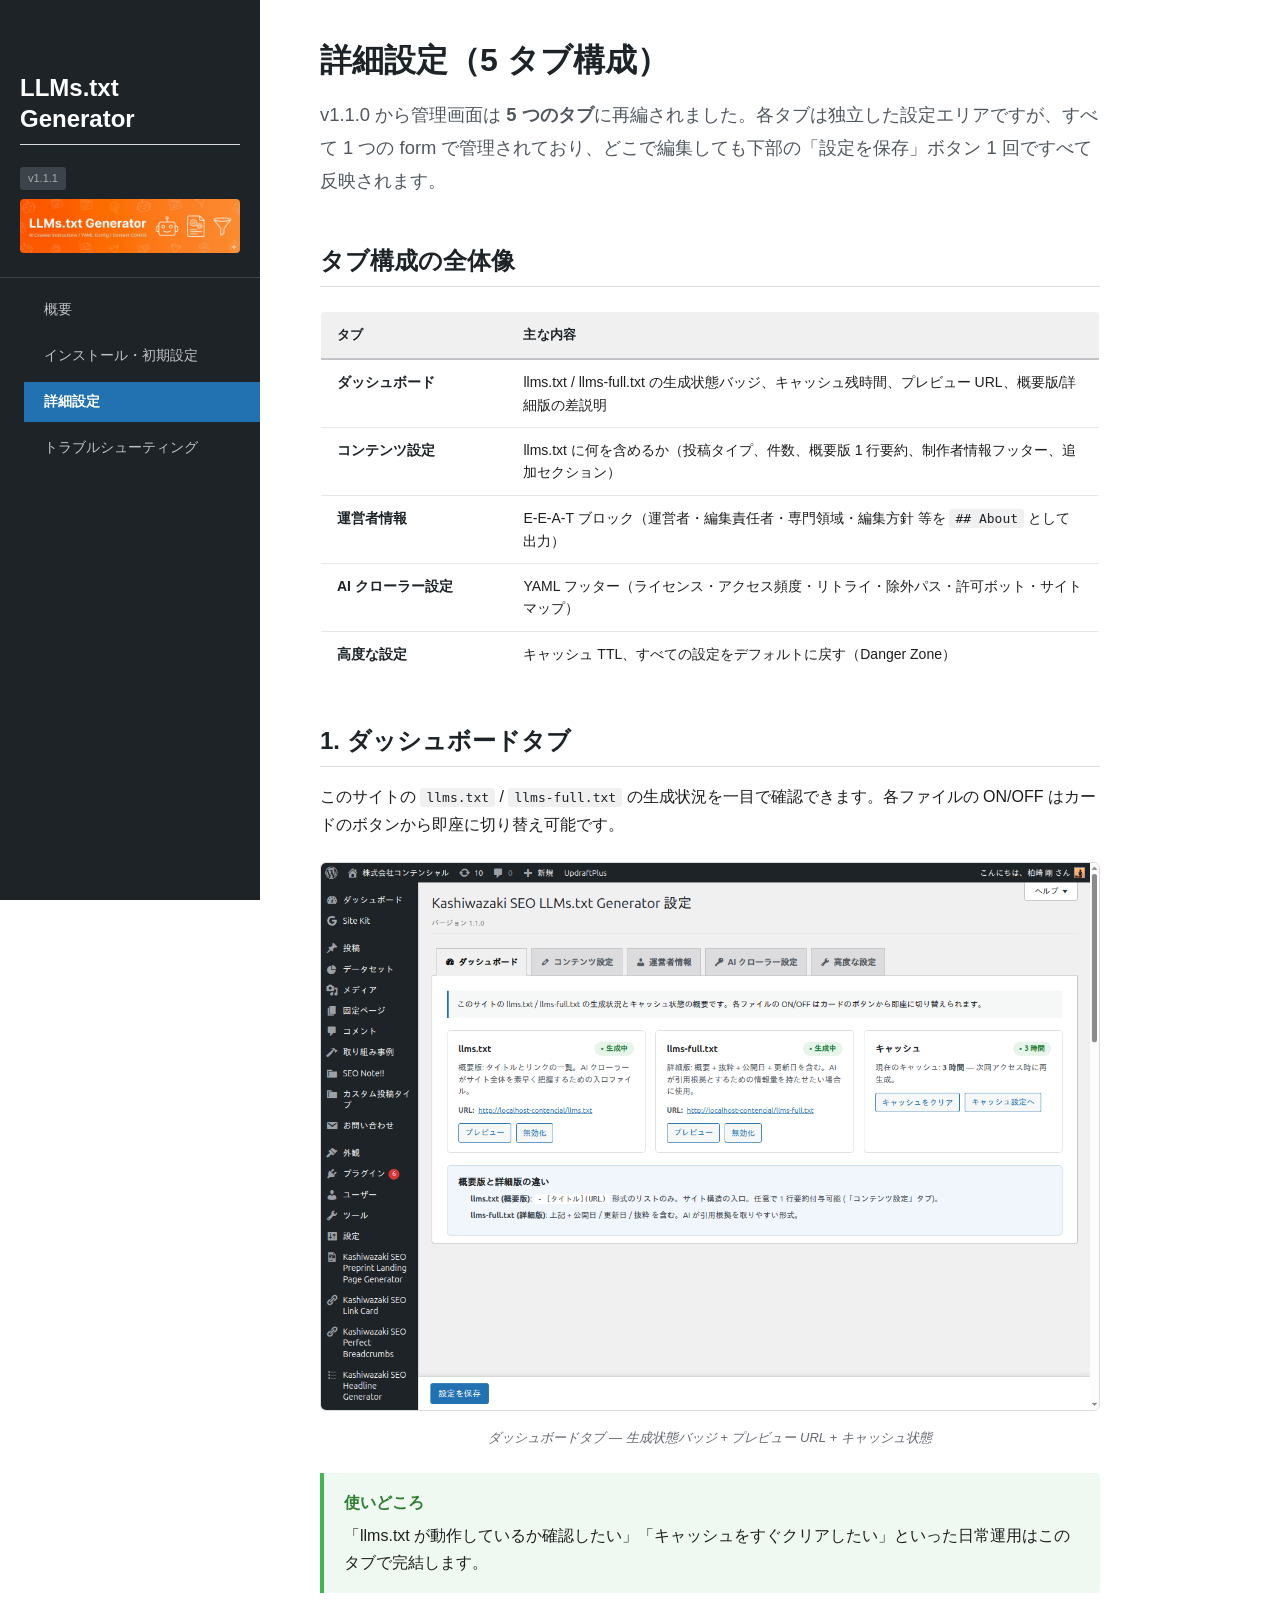
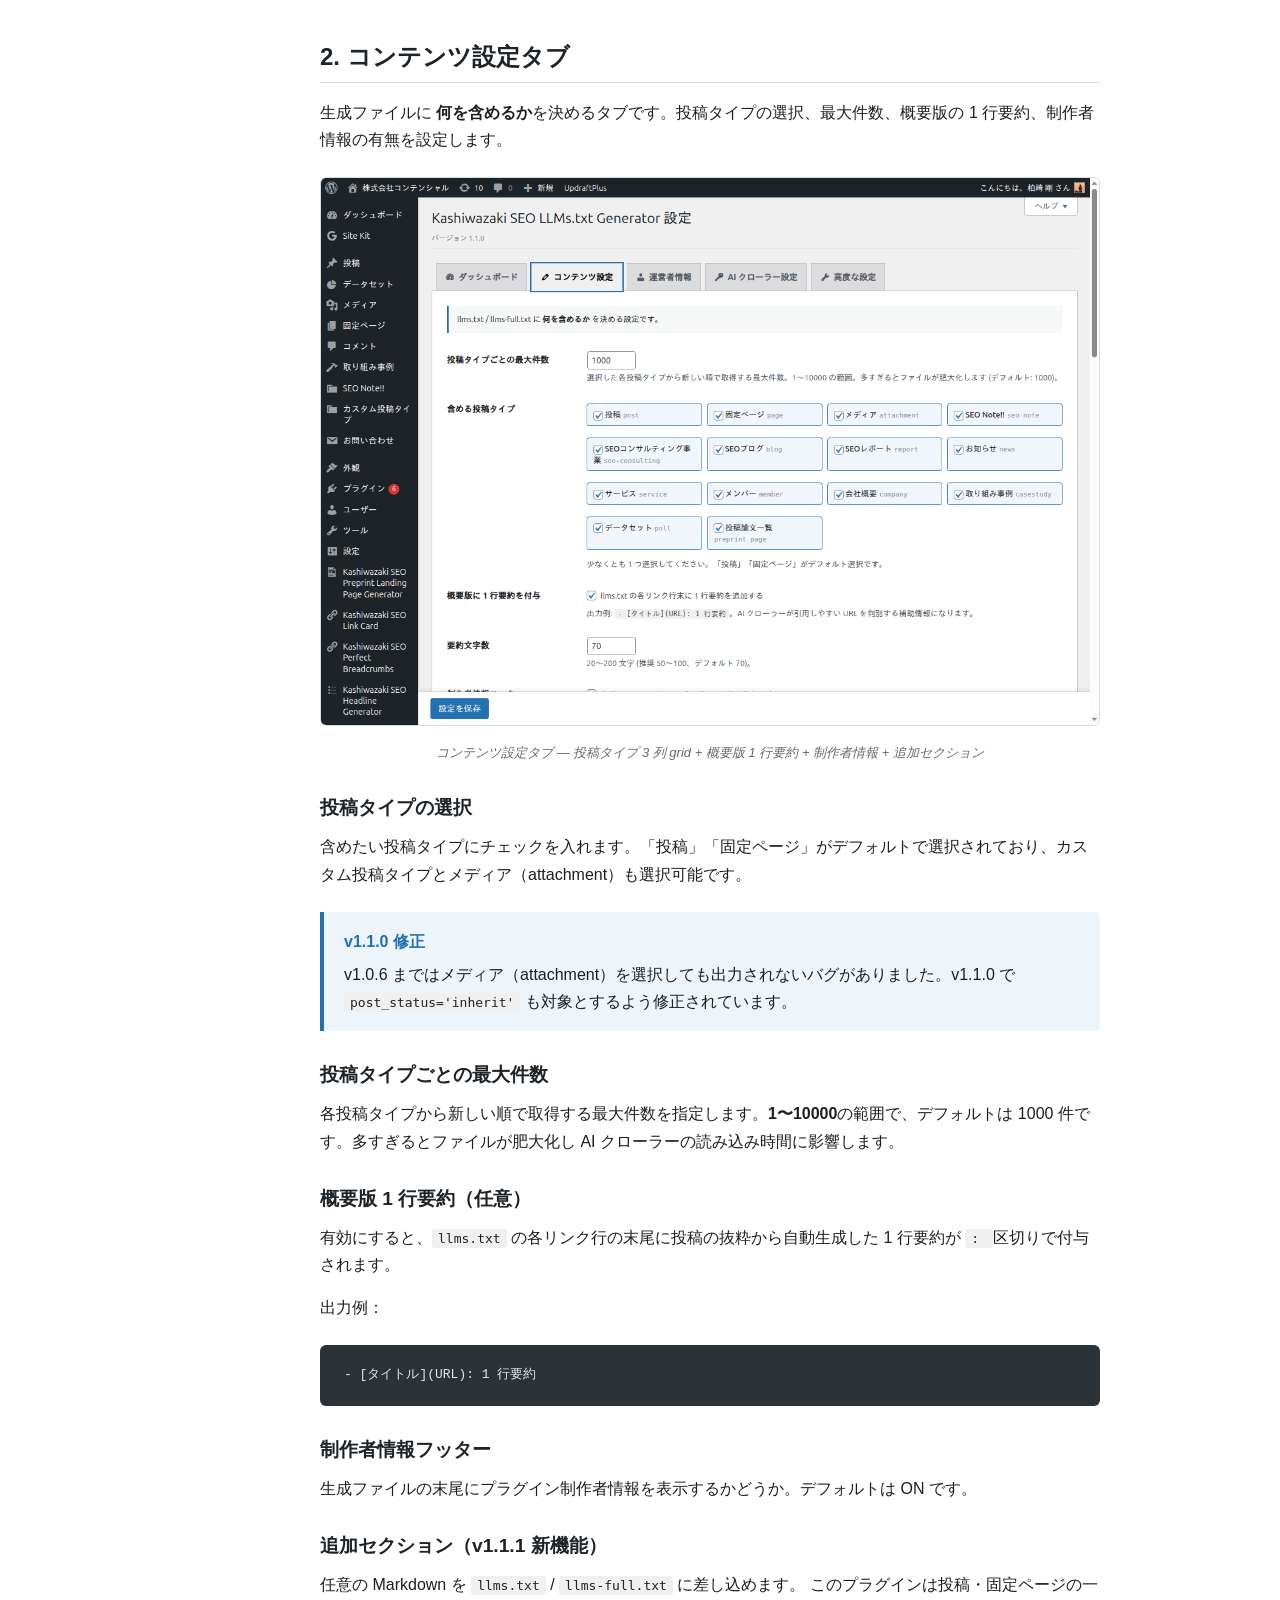
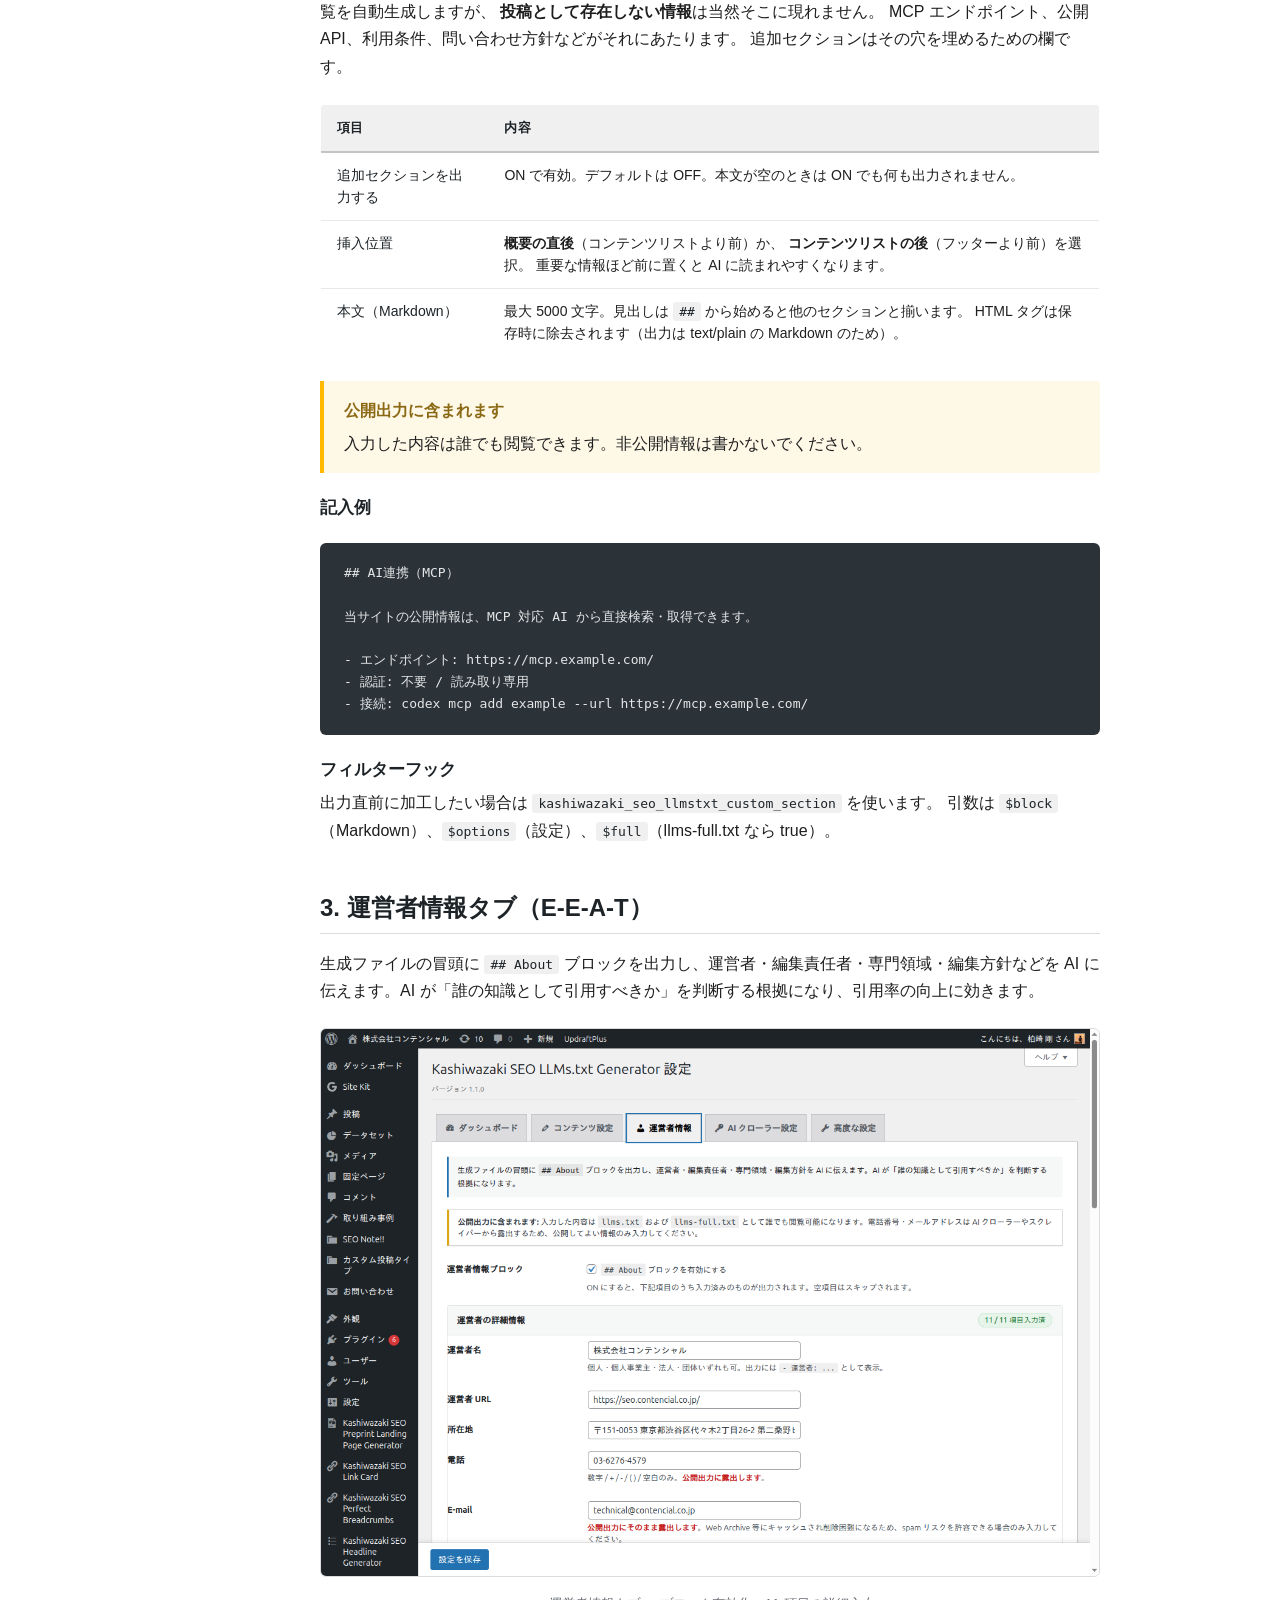
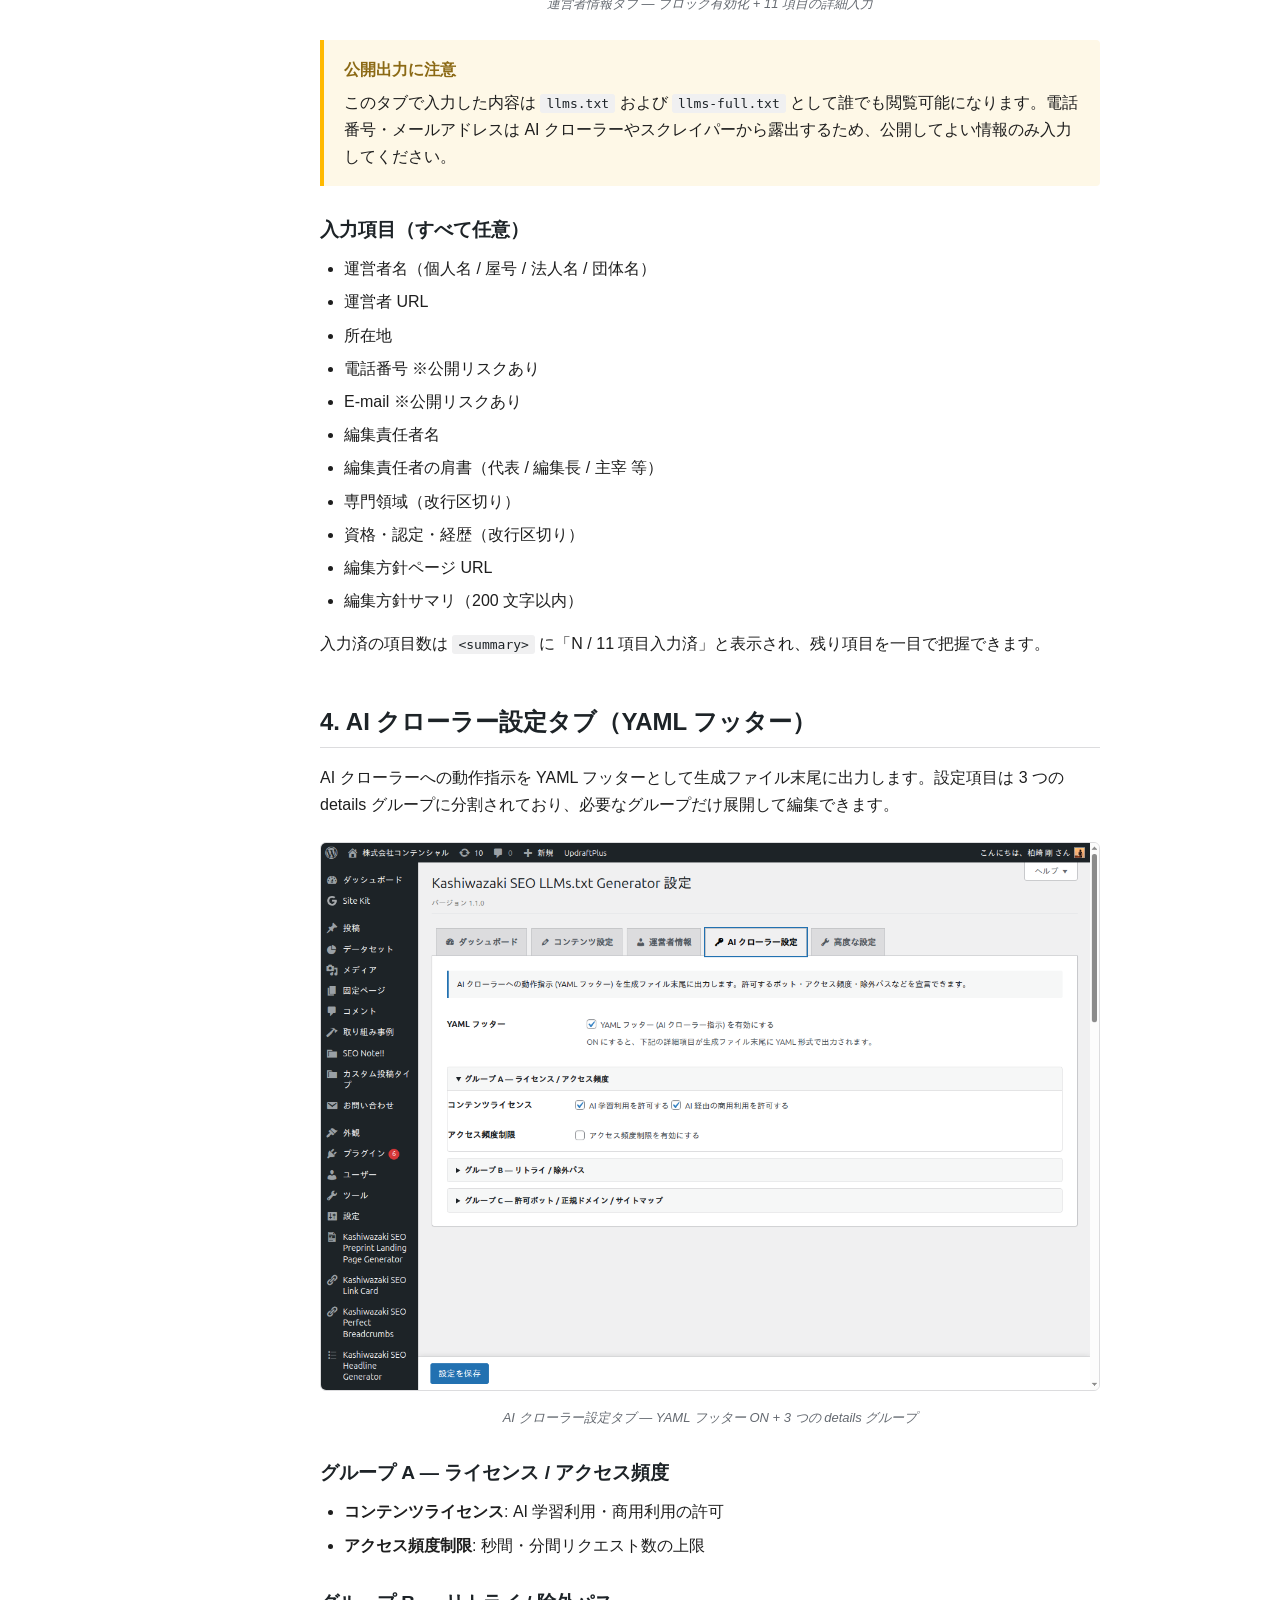
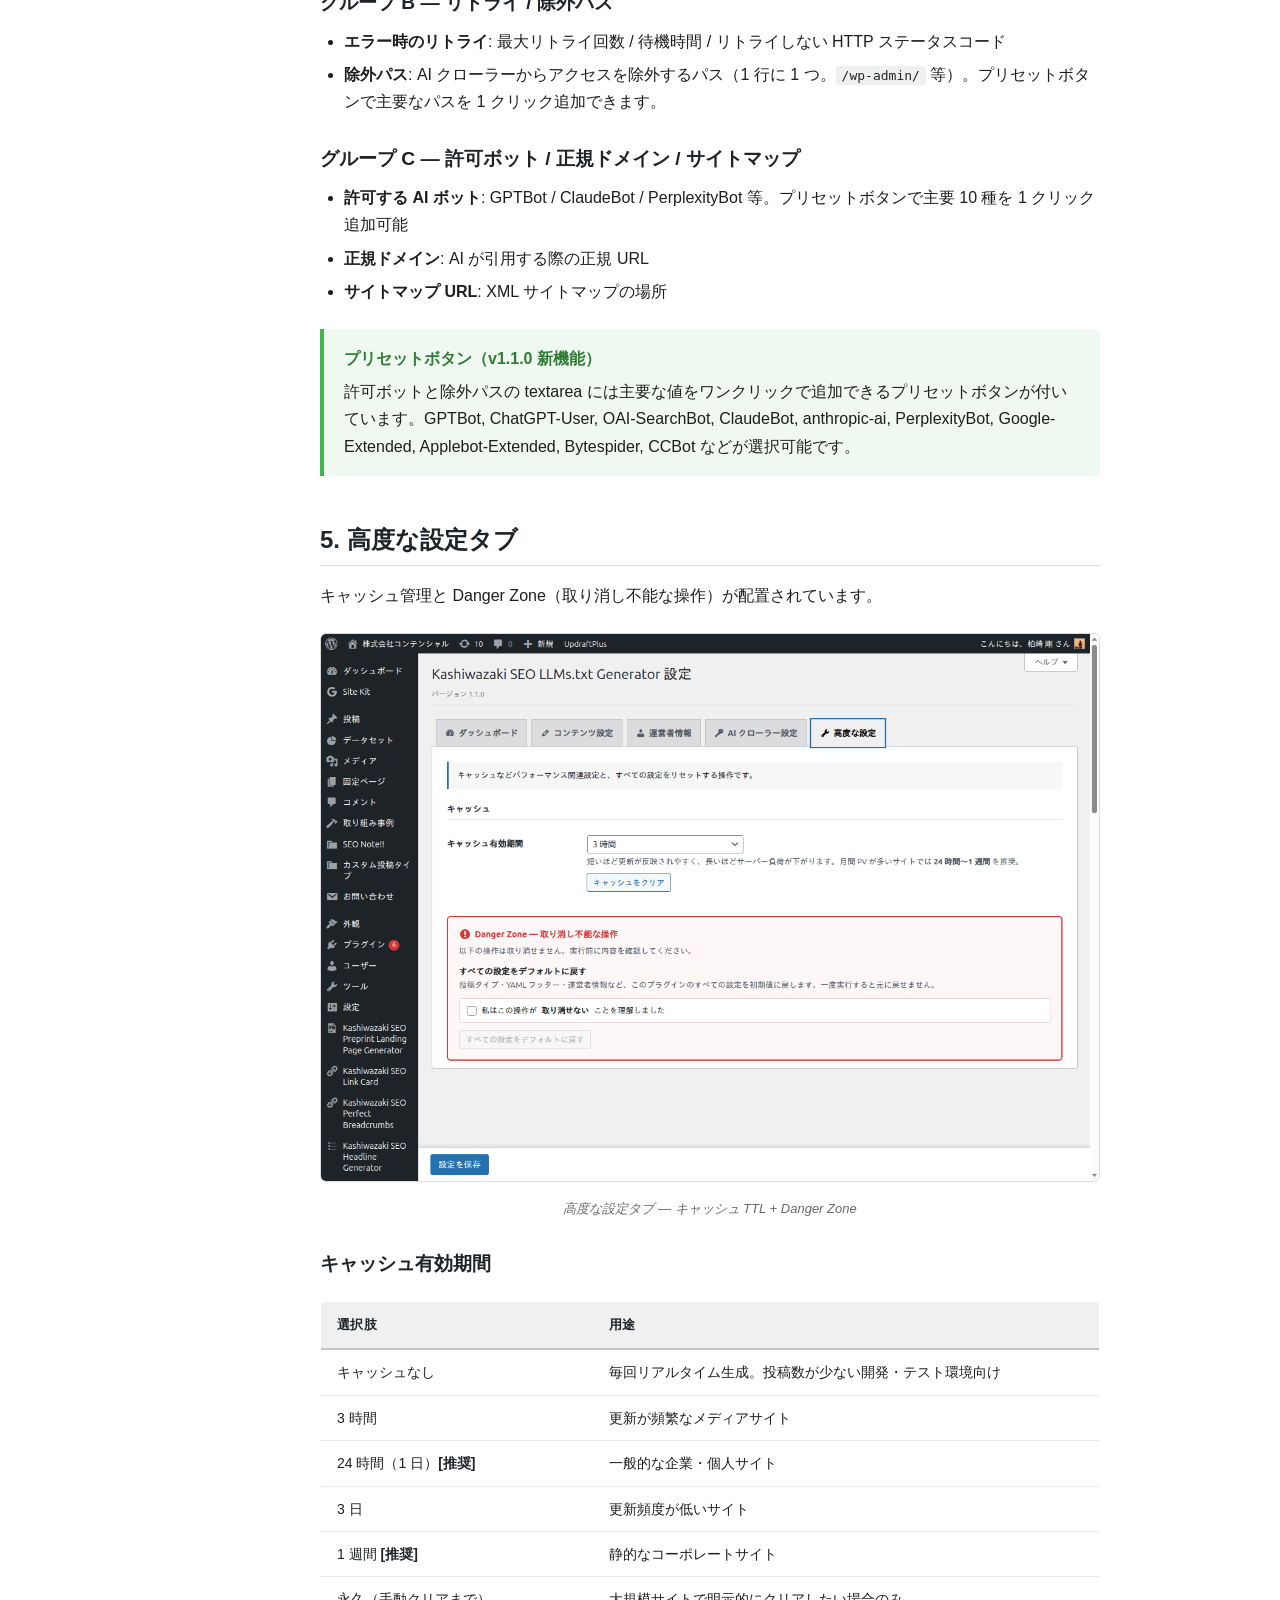
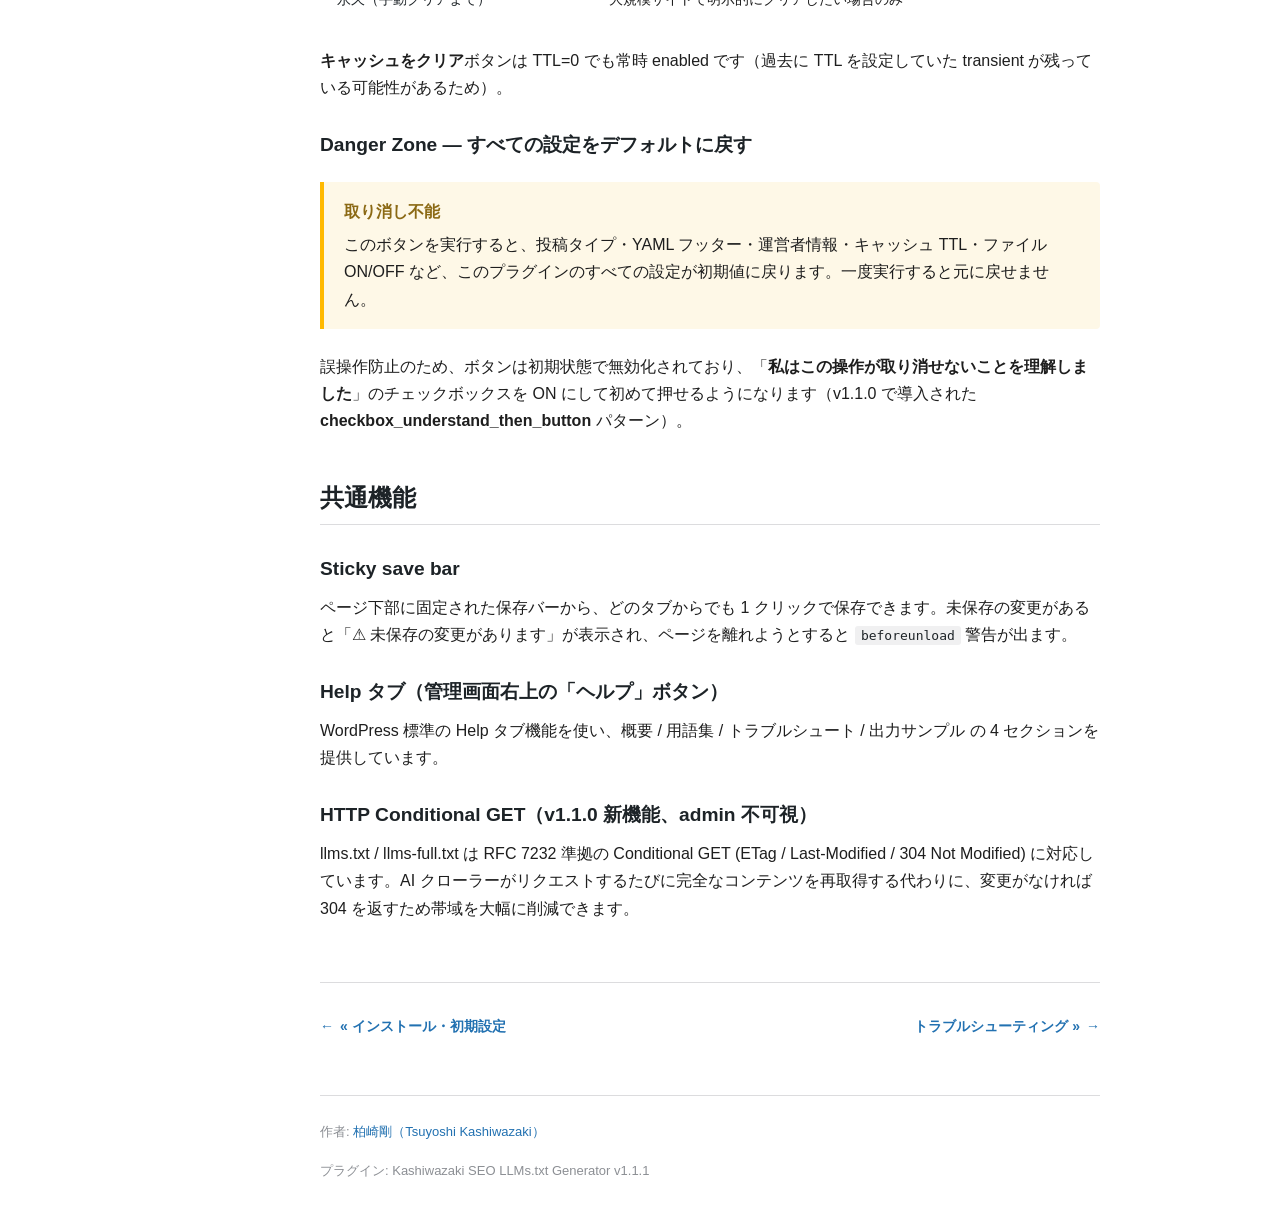
==== commit 722b96ac: "Update to v1.1.1 - 追加セクション: 任意の Markdown を llms.txt / llms-full.txt に差し込む機能を追加 - 挿入位置を「概要の直後」「コンテンツリ" ====
--- a/docs/llms-settings.html
+++ b/docs/llms-settings.html
@@ -12,7 +12,7 @@
 <nav class="sidebar">
     <div class="sidebar-header">
         <h2 style="color:#fff;">LLMs.txt Generator</h2>
-        <span class="version">v1.1.0</span>
+        <span class="version">v1.1.1</span>
         <img src="images/main-visual.png" alt="" style="width:100%;border-radius:4px;margin-top:8px;">
     </div>
     <ul>
@@ -43,7 +43,7 @@
             </tr>
             <tr>
                 <td><strong>コンテンツ設定</strong></td>
-                <td>llms.txt に何を含めるか（投稿タイプ、件数、概要版 1 行要約、制作者情報フッター）</td>
+                <td>llms.txt に何を含めるか（投稿タイプ、件数、概要版 1 行要約、制作者情報フッター、追加セクション）</td>
             </tr>
             <tr>
                 <td><strong>運営者情報</strong></td>
@@ -80,7 +80,7 @@
 
     <figure class="screenshot">
         <img src="images/screenshots/04-tab-content.png" alt="コンテンツ設定タブ" class="lightbox-trigger">
-        <figcaption>コンテンツ設定タブ — 投稿タイプ 3 列 grid + 概要版 1 行要約 + 制作者情報</figcaption>
+        <figcaption>コンテンツ設定タブ — 投稿タイプ 3 列 grid + 概要版 1 行要約 + 制作者情報 + 追加セクション</figcaption>
     </figure>
 
     <h3>投稿タイプの選択</h3>
@@ -101,6 +101,62 @@
 
     <h3>制作者情報フッター</h3>
     <p>生成ファイルの末尾にプラグイン制作者情報を表示するかどうか。デフォルトは ON です。</p>
+
+    <h3>追加セクション（v1.1.1 新機能）</h3>
+    <p>
+        任意の Markdown を <code>llms.txt</code> / <code>llms-full.txt</code> に差し込めます。
+        このプラグインは投稿・固定ページの一覧を自動生成しますが、
+        <strong>投稿として存在しない情報</strong>は当然そこに現れません。
+        MCP エンドポイント、公開 API、利用条件、問い合わせ方針などがそれにあたります。
+        追加セクションはその穴を埋めるための欄です。
+    </p>
+
+    <table>
+        <thead>
+            <tr><th>項目</th><th>内容</th></tr>
+        </thead>
+        <tbody>
+            <tr>
+                <td>追加セクションを出力する</td>
+                <td>ON で有効。デフォルトは OFF。本文が空のときは ON でも何も出力されません。</td>
+            </tr>
+            <tr>
+                <td>挿入位置</td>
+                <td>
+                    <strong>概要の直後</strong>（コンテンツリストより前）か、
+                    <strong>コンテンツリストの後</strong>（フッターより前）を選択。
+                    重要な情報ほど前に置くと AI に読まれやすくなります。
+                </td>
+            </tr>
+            <tr>
+                <td>本文（Markdown）</td>
+                <td>
+                    最大 5000 文字。見出しは <code>##</code> から始めると他のセクションと揃います。
+                    HTML タグは保存時に除去されます（出力は text/plain の Markdown のため）。
+                </td>
+            </tr>
+        </tbody>
+    </table>
+
+    <div class="callout callout-warning">
+        <div class="callout-title">公開出力に含まれます</div>
+        <p>入力した内容は誰でも閲覧できます。非公開情報は書かないでください。</p>
+    </div>
+
+    <h4>記入例</h4>
+    <pre><code>## AI連携（MCP）
+
+当サイトの公開情報は、MCP 対応 AI から直接検索・取得できます。
+
+- エンドポイント: https://mcp.example.com/
+- 認証: 不要 / 読み取り専用
+- 接続: codex mcp add example --url https://mcp.example.com/</code></pre>
+
+    <h4>フィルターフック</h4>
+    <p>
+        出力直前に加工したい場合は <code>kashiwazaki_seo_llmstxt_custom_section</code> を使います。
+        引数は <code>$block</code>（Markdown）、<code>$options</code>（設定）、<code>$full</code>（llms-full.txt なら true）。
+    </p>
 
     <h2>3. 運営者情報タブ（E-E-A-T）</h2>
 
@@ -241,7 +297,7 @@
 
     <footer class="manual-footer">
         <p>作者: <a href="https://www.tsuyoshikashiwazaki.jp/profile/" target="_blank" rel="noopener">柏崎剛（Tsuyoshi Kashiwazaki）</a></p>
-        <p>プラグイン: Kashiwazaki SEO LLMs.txt Generator v1.1.0</p>
+        <p>プラグイン: Kashiwazaki SEO LLMs.txt Generator v1.1.1</p>
     </footer>
 </main>
 
